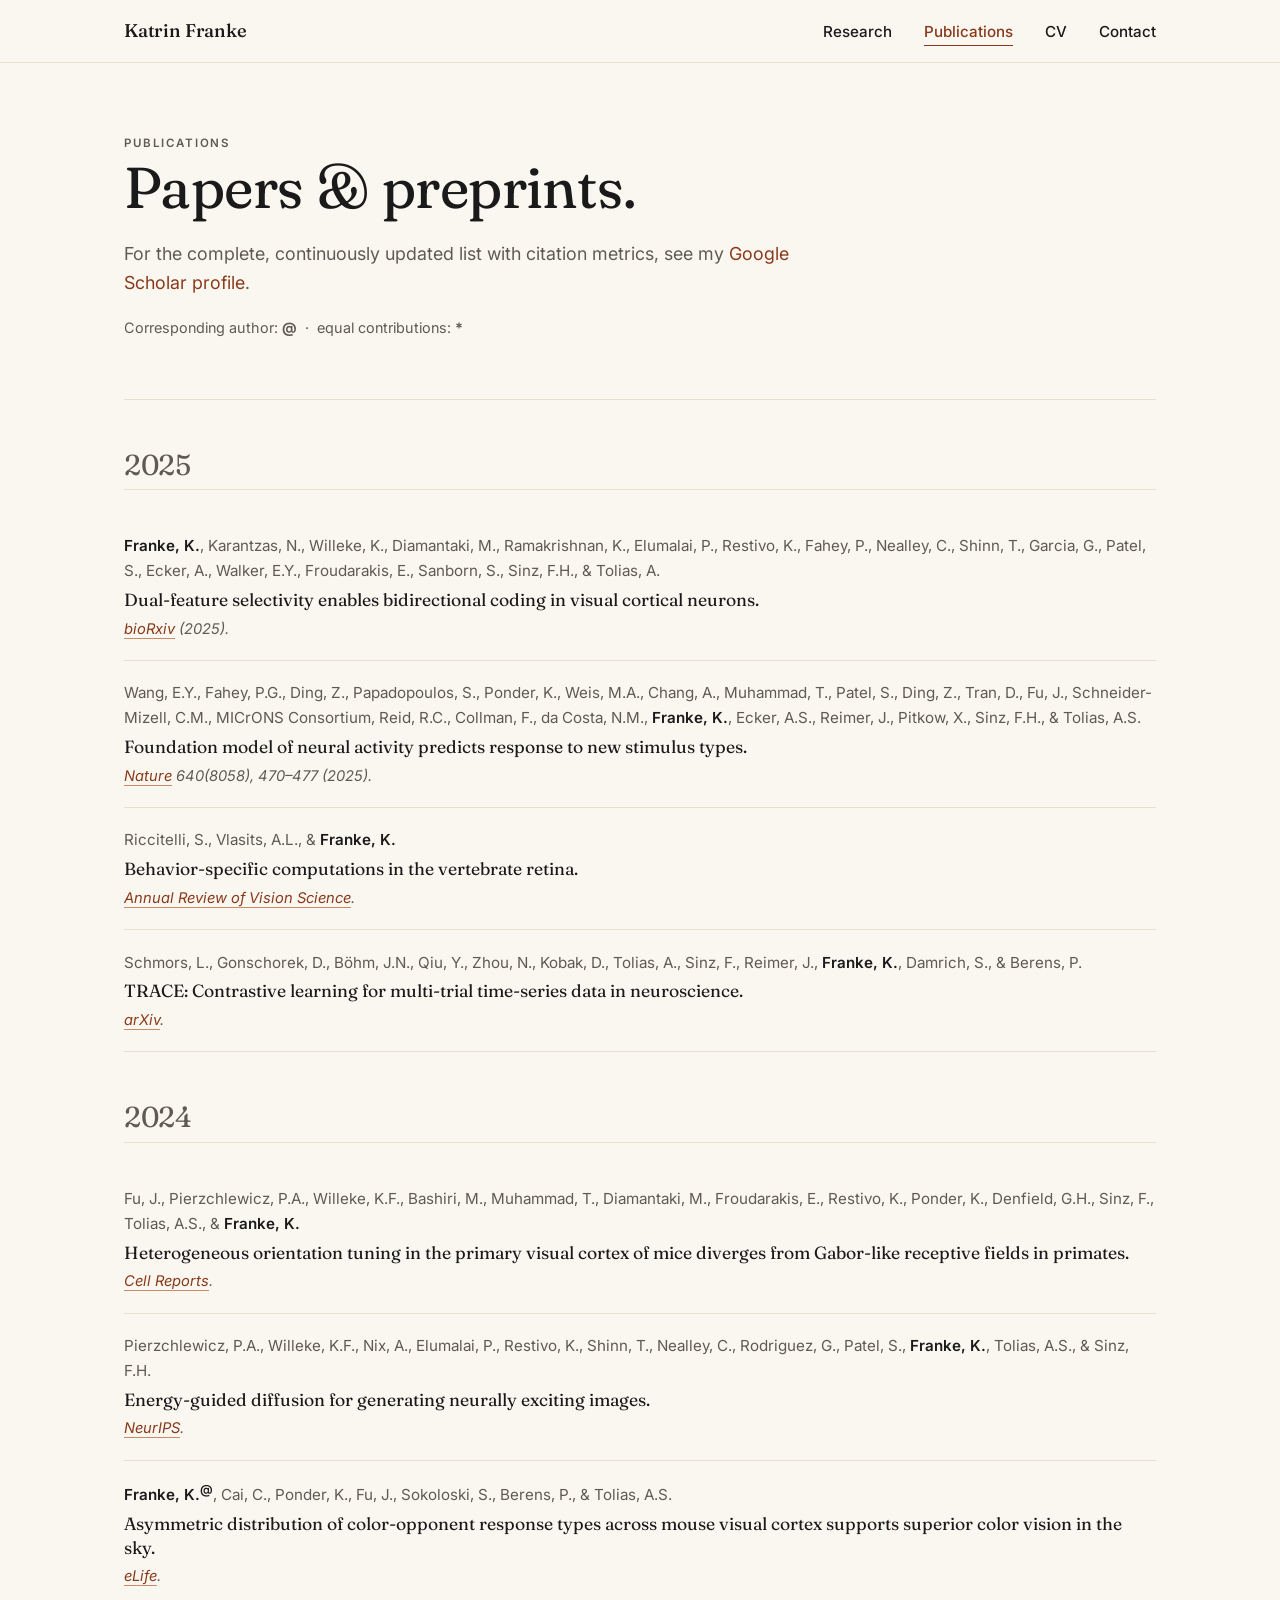
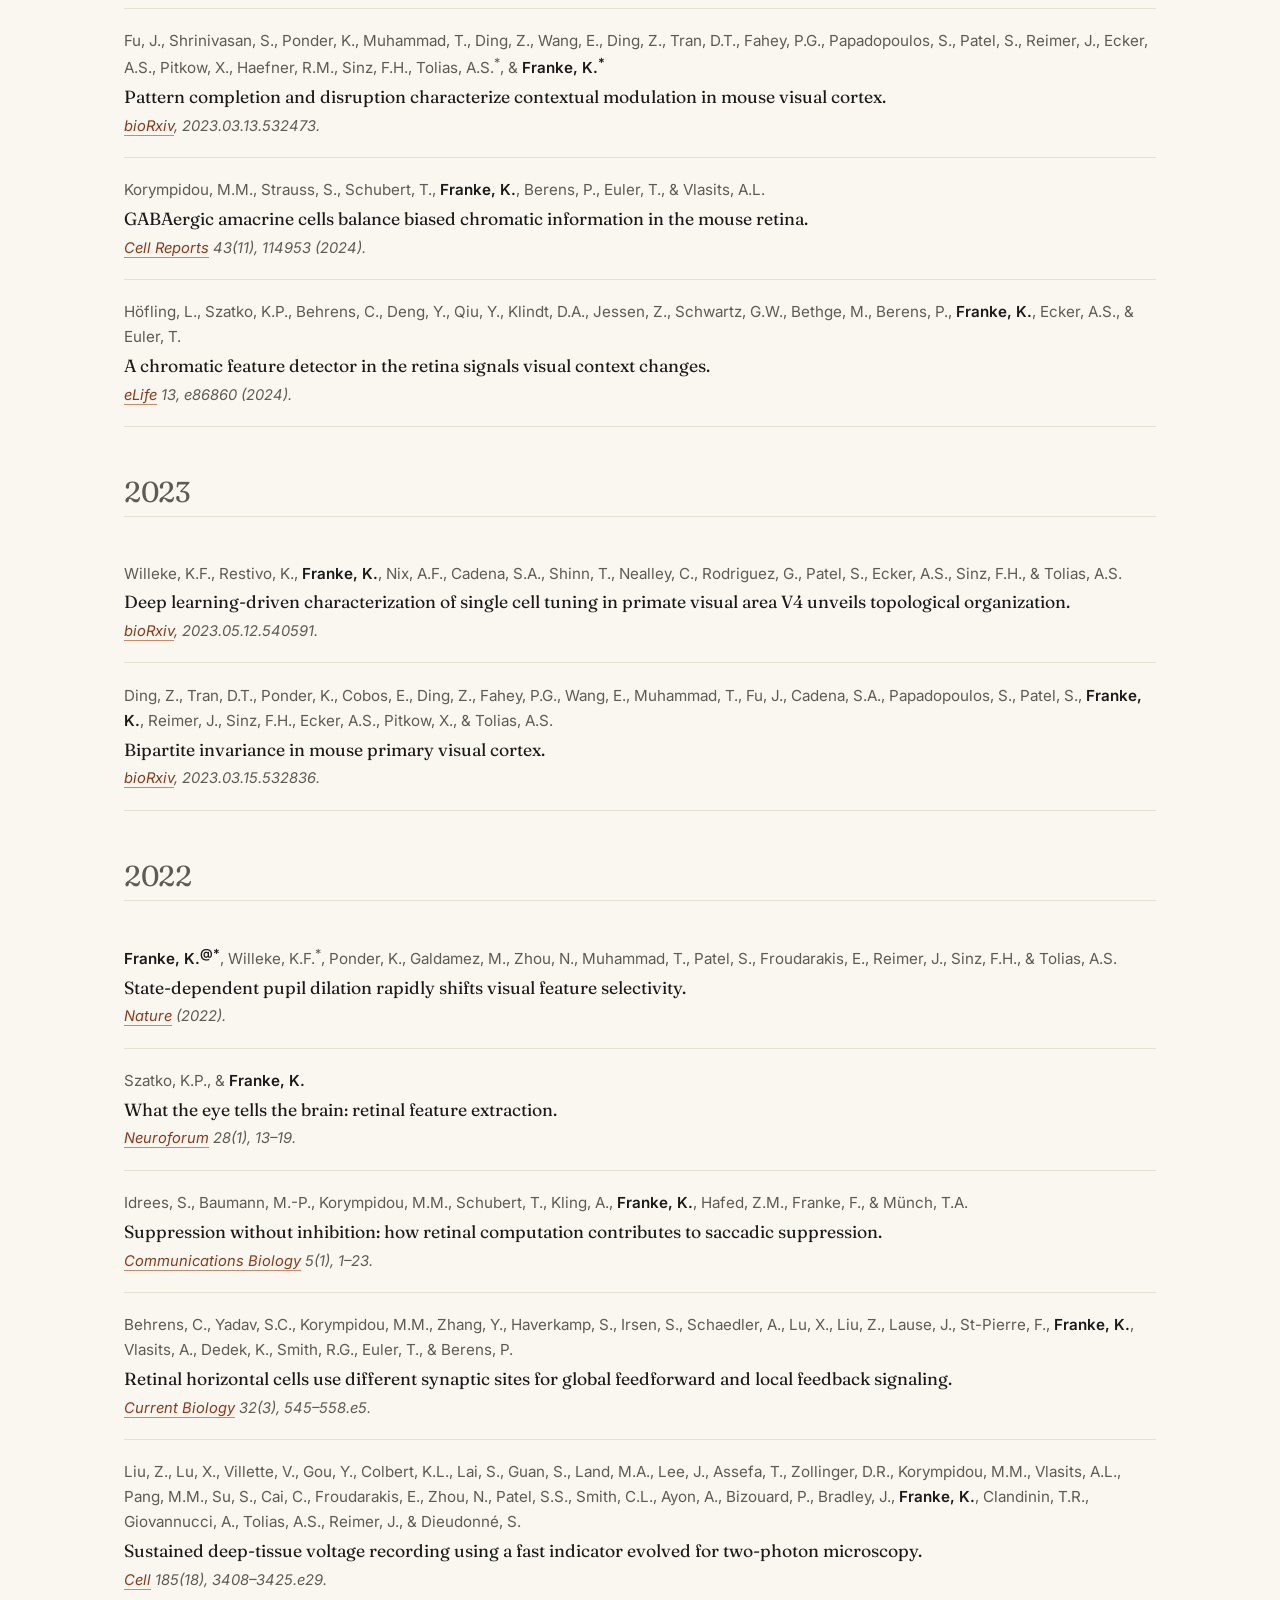
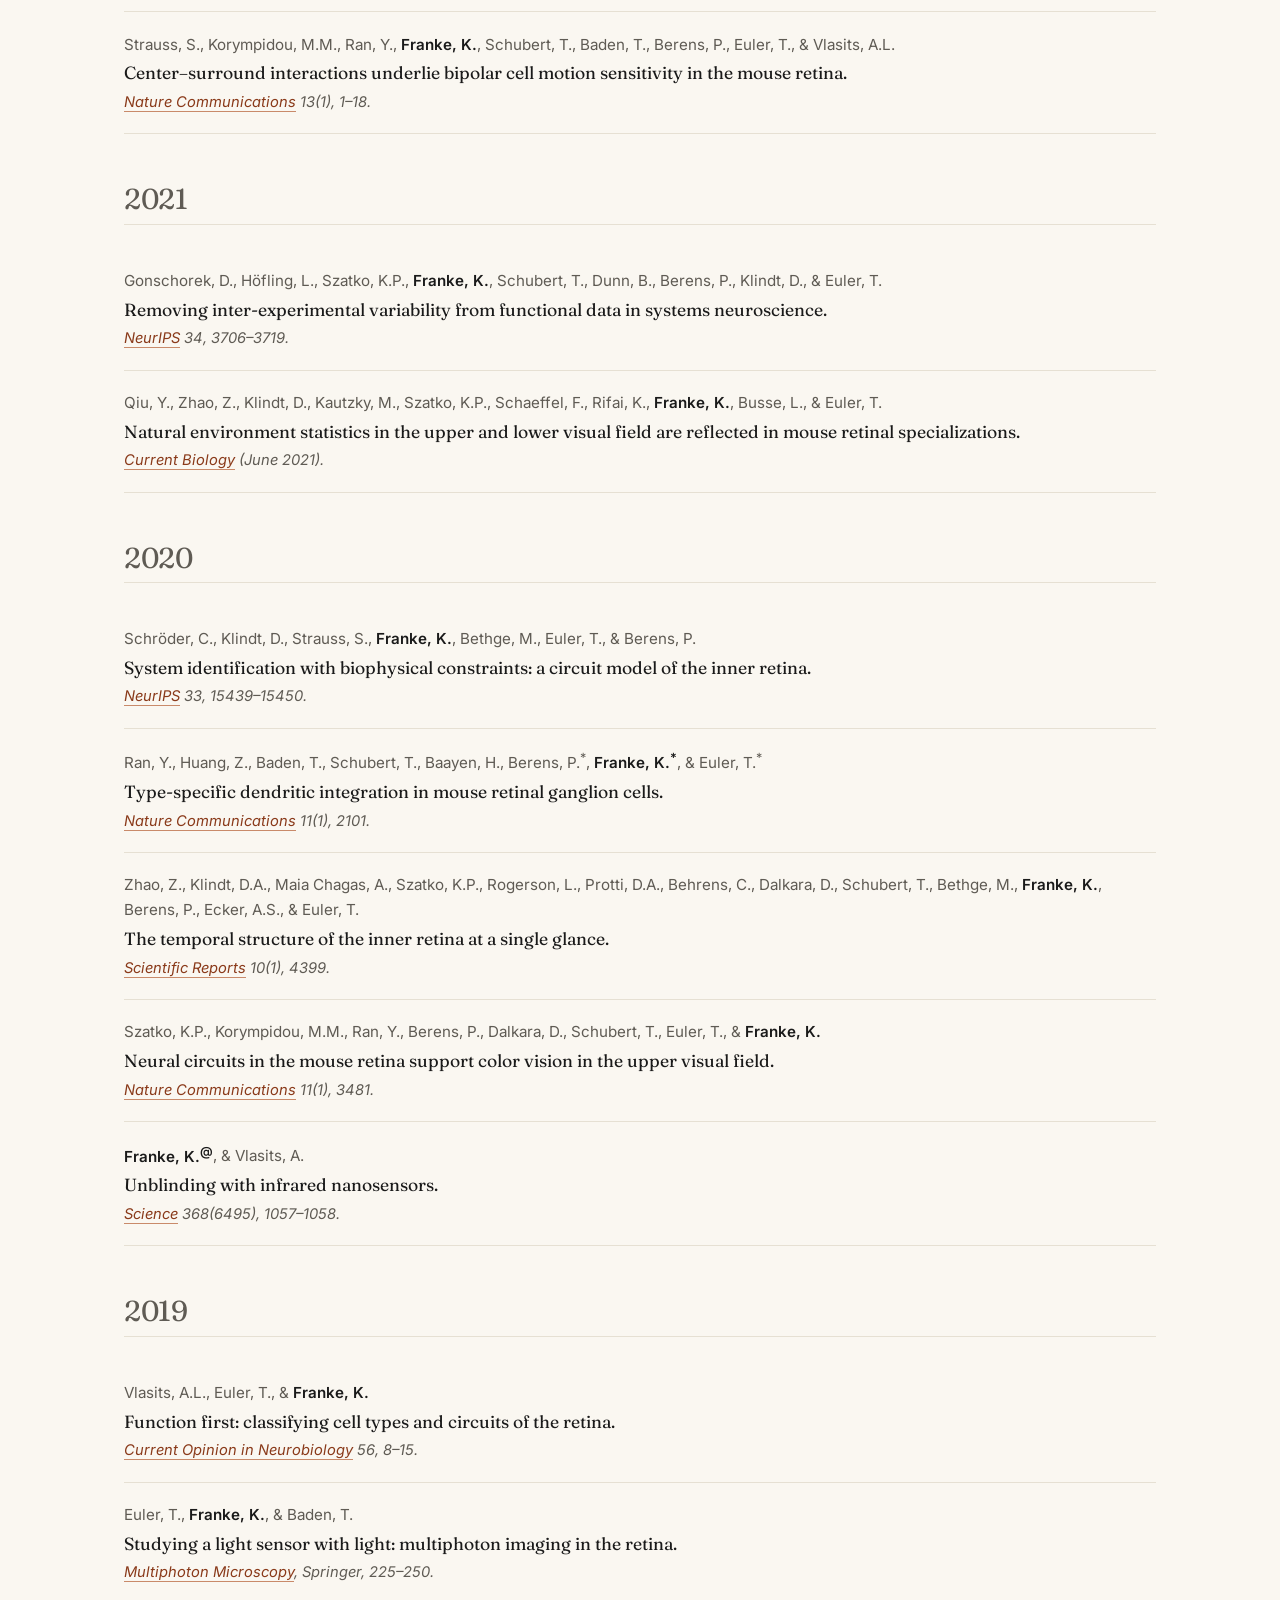
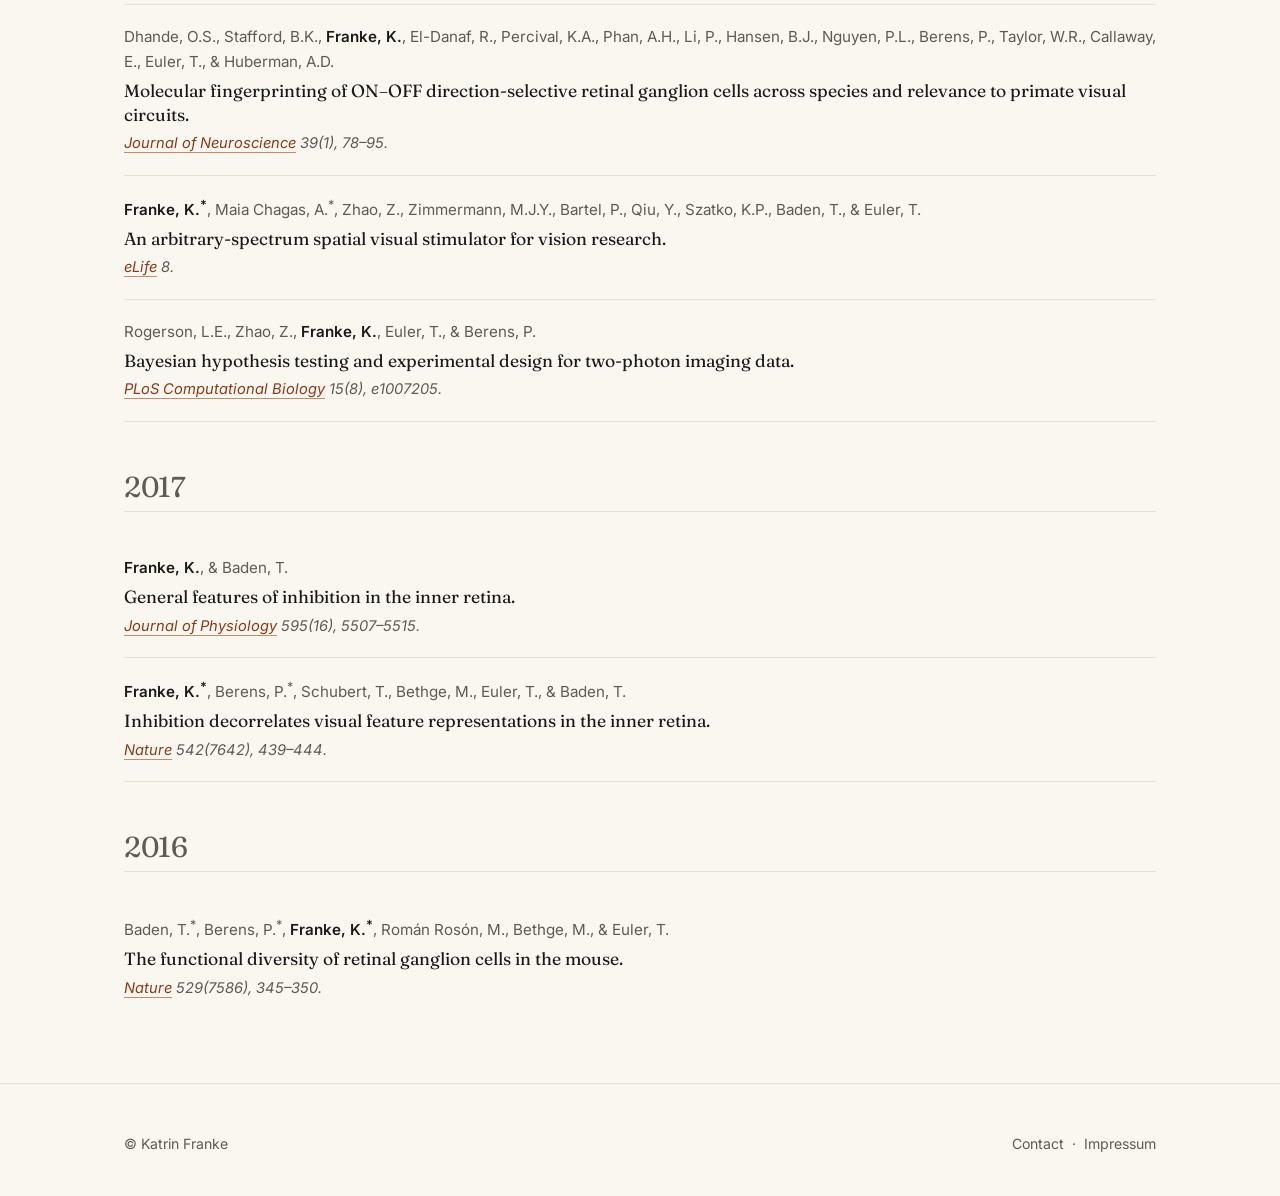
==== publications.html @ 496441f7 "Redesign homepage: modern editorial design, move files to repo root - New CSS system with Fraunces +" ====
<!DOCTYPE html>
<html lang="en">
<head>
<meta charset="utf-8" />
<meta name="viewport" content="width=device-width, initial-scale=1" />
<title>Publications — Katrin Franke</title>
<meta name="description" content="Full list of publications and preprints by Katrin Franke." />
<link rel="canonical" href="https://kfranke.com/publications.html" />
<meta property="og:title" content="Publications — Katrin Franke" />
<meta property="og:description" content="Full list of publications and preprints." />
<meta property="og:url" content="https://kfranke.com/publications.html" />
<meta property="og:image" content="https://kfranke.com/images/avatar.jpg" />
<link rel="icon" type="image/png" href="images/logo.png" />
<link rel="preconnect" href="https://fonts.googleapis.com" />
<link rel="preconnect" href="https://fonts.gstatic.com" crossorigin />
<link href="https://fonts.googleapis.com/css2?family=Fraunces:opsz,wght@9..144,300;9..144,400;9..144,500&family=Inter:wght@400;500;600&display=swap" rel="stylesheet" />
<link rel="stylesheet" href="assets/css/style.css" />
</head>
<body>

<header class="site-header">
  <div class="nav">
    <a class="wordmark" href="/">Katrin Franke</a>
    <button class="nav-toggle" aria-label="Toggle navigation" aria-expanded="false">
      <svg width="22" height="22" viewBox="0 0 24 24" fill="none" stroke="currentColor" stroke-width="2"><path d="M3 6h18M3 12h18M3 18h18"/></svg>
    </button>
    <ul class="nav-links">
      <li><a href="research.html">Research</a></li>
      <li><a href="publications.html" class="active">Publications</a></li>
      <li><a href="cv.html">CV</a></li>
      <li><a href="contact.html">Contact</a></li>
    </ul>
  </div>
</header>

<main>
  <div class="container">
    <header class="page-header">
      <span class="eyebrow">Publications</span>
      <h1>Papers &amp; preprints.</h1>
      <p class="lede">
        For the complete, continuously updated list with citation metrics, see my
        <a href="https://scholar.google.com/citations?user=zaBjCS8AAAAJ&amp;hl=en" target="_blank" rel="noopener">Google Scholar profile</a>.
      </p>
      <p class="pub-legend">
        Corresponding author: <strong>@</strong> &nbsp;&middot;&nbsp; equal contributions: <strong>*</strong>
      </p>
    </header>

    <h2 class="pub-year">2025</h2>

    <div class="pub">
      <div class="authors"><span class="me">Franke, K.</span>, Karantzas, N., Willeke, K., Diamantaki, M., Ramakrishnan, K., Elumalai, P., Restivo, K., Fahey, P., Nealley, C., Shinn, T., Garcia, G., Patel, S., Ecker, A., Walker, E.Y., Froudarakis, E., Sanborn, S., Sinz, F.H., &amp; Tolias, A.</div>
      <div class="title">Dual-feature selectivity enables bidirectional coding in visual cortical neurons.</div>
      <div class="venue"><a href="https://www.biorxiv.org/content/10.1101/2025.07.16.665209v1" target="_blank" rel="noopener">bioRxiv</a> (2025).</div>
    </div>

    <div class="pub">
      <div class="authors">Wang, E.Y., Fahey, P.G., Ding, Z., Papadopoulos, S., Ponder, K., Weis, M.A., Chang, A., Muhammad, T., Patel, S., Ding, Z., Tran, D., Fu, J., Schneider-Mizell, C.M., MICrONS Consortium, Reid, R.C., Collman, F., da Costa, N.M., <span class="me">Franke, K.</span>, Ecker, A.S., Reimer, J., Pitkow, X., Sinz, F.H., &amp; Tolias, A.S.</div>
      <div class="title">Foundation model of neural activity predicts response to new stimulus types.</div>
      <div class="venue"><a href="https://www.nature.com/articles/s41586-025-08829-y" target="_blank" rel="noopener">Nature</a> 640(8058), 470&ndash;477 (2025).</div>
    </div>

    <div class="pub">
      <div class="authors">Riccitelli, S., Vlasits, A.L., &amp; <span class="me">Franke, K.</span></div>
      <div class="title">Behavior-specific computations in the vertebrate retina.</div>
      <div class="venue"><a href="https://www.annualreviews.org/content/journals/10.1146/annurev-vision-102122-104700" target="_blank" rel="noopener">Annual Review of Vision Science</a>.</div>
    </div>

    <div class="pub">
      <div class="authors">Schmors, L., Gonschorek, D., B&ouml;hm, J.N., Qiu, Y., Zhou, N., Kobak, D., Tolias, A., Sinz, F., Reimer, J., <span class="me">Franke, K.</span>, Damrich, S., &amp; Berens, P.</div>
      <div class="title">TRACE: Contrastive learning for multi-trial time-series data in neuroscience.</div>
      <div class="venue"><a href="https://arxiv.org/abs/2506.04906" target="_blank" rel="noopener">arXiv</a>.</div>
    </div>

    <h2 class="pub-year">2024</h2>

    <div class="pub">
      <div class="authors">Fu, J., Pierzchlewicz, P.A., Willeke, K.F., Bashiri, M., Muhammad, T., Diamantaki, M., Froudarakis, E., Restivo, K., Ponder, K., Denfield, G.H., Sinz, F., Tolias, A.S., &amp; <span class="me">Franke, K.</span></div>
      <div class="title">Heterogeneous orientation tuning in the primary visual cortex of mice diverges from Gabor-like receptive fields in primates.</div>
      <div class="venue"><a href="https://www.cell.com/cell-reports/fulltext/S2211-1247(24)00989-6" target="_blank" rel="noopener">Cell Reports</a>.</div>
    </div>

    <div class="pub">
      <div class="authors">Pierzchlewicz, P.A., Willeke, K.F., Nix, A., Elumalai, P., Restivo, K., Shinn, T., Nealley, C., Rodriguez, G., Patel, S., <span class="me">Franke, K.</span>, Tolias, A.S., &amp; Sinz, F.H.</div>
      <div class="title">Energy-guided diffusion for generating neurally exciting images.</div>
      <div class="venue"><a href="https://proceedings.neurips.cc/paper_files/paper/2023/hash/67226725b09ca9363637f63f85ed4bba-Abstract-Conference.html" target="_blank" rel="noopener">NeurIPS</a>.</div>
    </div>

    <div class="pub">
      <div class="authors"><span class="me">Franke, K.<sup>@</sup></span>, Cai, C., Ponder, K., Fu, J., Sokoloski, S., Berens, P., &amp; Tolias, A.S.</div>
      <div class="title">Asymmetric distribution of color-opponent response types across mouse visual cortex supports superior color vision in the sky.</div>
      <div class="venue"><a href="https://elifesciences.org/reviewed-preprints/89996" target="_blank" rel="noopener">eLife</a>.</div>
    </div>

    <div class="pub">
      <div class="authors">Fu, J., Shrinivasan, S., Ponder, K., Muhammad, T., Ding, Z., Wang, E., Ding, Z., Tran, D.T., Fahey, P.G., Papadopoulos, S., Patel, S., Reimer, J., Ecker, A.S., Pitkow, X., Haefner, R.M., Sinz, F.H., Tolias, A.S.<sup>*</sup>, &amp; <span class="me">Franke, K.<sup>*</sup></span></div>
      <div class="title">Pattern completion and disruption characterize contextual modulation in mouse visual cortex.</div>
      <div class="venue"><a href="https://www.biorxiv.org/content/10.1101/2023.03.13.532473v2" target="_blank" rel="noopener">bioRxiv</a>, 2023.03.13.532473.</div>
    </div>

    <div class="pub">
      <div class="authors">Korympidou, M.M., Strauss, S., Schubert, T., <span class="me">Franke, K.</span>, Berens, P., Euler, T., &amp; Vlasits, A.L.</div>
      <div class="title">GABAergic amacrine cells balance biased chromatic information in the mouse retina.</div>
      <div class="venue"><a href="https://www.cell.com/cell-reports/fulltext/S2211-1247(23)01332-X" target="_blank" rel="noopener">Cell Reports</a> 43(11), 114953 (2024).</div>
    </div>

    <div class="pub">
      <div class="authors">H&ouml;fling, L., Szatko, K.P., Behrens, C., Deng, Y., Qiu, Y., Klindt, D.A., Jessen, Z., Schwartz, G.W., Bethge, M., Berens, P., <span class="me">Franke, K.</span>, Ecker, A.S., &amp; Euler, T.</div>
      <div class="title">A chromatic feature detector in the retina signals visual context changes.</div>
      <div class="venue"><a href="https://elifesciences.org/articles/86860" target="_blank" rel="noopener">eLife</a> 13, e86860 (2024).</div>
    </div>

    <h2 class="pub-year">2023</h2>

    <div class="pub">
      <div class="authors">Willeke, K.F., Restivo, K., <span class="me">Franke, K.</span>, Nix, A.F., Cadena, S.A., Shinn, T., Nealley, C., Rodriguez, G., Patel, S., Ecker, A.S., Sinz, F.H., &amp; Tolias, A.S.</div>
      <div class="title">Deep learning-driven characterization of single cell tuning in primate visual area V4 unveils topological organization.</div>
      <div class="venue"><a href="https://www.biorxiv.org/content/10.1101/2023.05.12.540591v1" target="_blank" rel="noopener">bioRxiv</a>, 2023.05.12.540591.</div>
    </div>

    <div class="pub">
      <div class="authors">Ding, Z., Tran, D.T., Ponder, K., Cobos, E., Ding, Z., Fahey, P.G., Wang, E., Muhammad, T., Fu, J., Cadena, S.A., Papadopoulos, S., Patel, S., <span class="me">Franke, K.</span>, Reimer, J., Sinz, F.H., Ecker, A.S., Pitkow, X., &amp; Tolias, A.S.</div>
      <div class="title">Bipartite invariance in mouse primary visual cortex.</div>
      <div class="venue"><a href="https://www.biorxiv.org/content/10.1101/2023.03.15.532836v1" target="_blank" rel="noopener">bioRxiv</a>, 2023.03.15.532836.</div>
    </div>

    <h2 class="pub-year">2022</h2>

    <div class="pub">
      <div class="authors"><span class="me">Franke, K.<sup>@*</sup></span>, Willeke, K.F.<sup>*</sup>, Ponder, K., Galdamez, M., Zhou, N., Muhammad, T., Patel, S., Froudarakis, E., Reimer, J., Sinz, F.H., &amp; Tolias, A.S.</div>
      <div class="title">State-dependent pupil dilation rapidly shifts visual feature selectivity.</div>
      <div class="venue"><a href="https://www.nature.com/articles/" target="_blank" rel="noopener">Nature</a> (2022).</div>
    </div>

    <div class="pub">
      <div class="authors">Szatko, K.P., &amp; <span class="me">Franke, K.</span></div>
      <div class="title">What the eye tells the brain: retinal feature extraction.</div>
      <div class="venue"><a href="https://www.degruyter.com/document/doi/10.1515/nf-2021-0032/html" target="_blank" rel="noopener">Neuroforum</a> 28(1), 13&ndash;19.</div>
    </div>

    <div class="pub">
      <div class="authors">Idrees, S., Baumann, M.-P., Korympidou, M.M., Schubert, T., Kling, A., <span class="me">Franke, K.</span>, Hafed, Z.M., Franke, F., &amp; M&uuml;nch, T.A.</div>
      <div class="title">Suppression without inhibition: how retinal computation contributes to saccadic suppression.</div>
      <div class="venue"><a href="https://www.nature.com/articles/s42003-022-03526-2" target="_blank" rel="noopener">Communications Biology</a> 5(1), 1&ndash;23.</div>
    </div>

    <div class="pub">
      <div class="authors">Behrens, C., Yadav, S.C., Korympidou, M.M., Zhang, Y., Haverkamp, S., Irsen, S., Schaedler, A., Lu, X., Liu, Z., Lause, J., St-Pierre, F., <span class="me">Franke, K.</span>, Vlasits, A., Dedek, K., Smith, R.G., Euler, T., &amp; Berens, P.</div>
      <div class="title">Retinal horizontal cells use different synaptic sites for global feedforward and local feedback signaling.</div>
      <div class="venue"><a href="https://www.sciencedirect.com/science/article/pii/S0960982221016419" target="_blank" rel="noopener">Current Biology</a> 32(3), 545&ndash;558.e5.</div>
    </div>

    <div class="pub">
      <div class="authors">Liu, Z., Lu, X., Villette, V., Gou, Y., Colbert, K.L., Lai, S., Guan, S., Land, M.A., Lee, J., Assefa, T., Zollinger, D.R., Korympidou, M.M., Vlasits, A.L., Pang, M.M., Su, S., Cai, C., Froudarakis, E., Zhou, N., Patel, S.S., Smith, C.L., Ayon, A., Bizouard, P., Bradley, J., <span class="me">Franke, K.</span>, Clandinin, T.R., Giovannucci, A., Tolias, A.S., Reimer, J., &amp; Dieudonn&eacute;, S.</div>
      <div class="title">Sustained deep-tissue voltage recording using a fast indicator evolved for two-photon microscopy.</div>
      <div class="venue"><a href="https://www.sciencedirect.com/science/article/pii/S0092867422009163" target="_blank" rel="noopener">Cell</a> 185(18), 3408&ndash;3425.e29.</div>
    </div>

    <div class="pub">
      <div class="authors">Strauss, S., Korympidou, M.M., Ran, Y., <span class="me">Franke, K.</span>, Schubert, T., Baden, T., Berens, P., Euler, T., &amp; Vlasits, A.L.</div>
      <div class="title">Center&ndash;surround interactions underlie bipolar cell motion sensitivity in the mouse retina.</div>
      <div class="venue"><a href="https://www.nature.com/articles/s41467-022-32762-7" target="_blank" rel="noopener">Nature Communications</a> 13(1), 1&ndash;18.</div>
    </div>

    <h2 class="pub-year">2021</h2>

    <div class="pub">
      <div class="authors">Gonschorek, D., H&ouml;fling, L., Szatko, K.P., <span class="me">Franke, K.</span>, Schubert, T., Dunn, B., Berens, P., Klindt, D., &amp; Euler, T.</div>
      <div class="title">Removing inter-experimental variability from functional data in systems neuroscience.</div>
      <div class="venue"><a href="https://doi.org/10.48550/arXiv.2106.07815" target="_blank" rel="noopener">NeurIPS</a> 34, 3706&ndash;3719.</div>
    </div>

    <div class="pub">
      <div class="authors">Qiu, Y., Zhao, Z., Klindt, D., Kautzky, M., Szatko, K.P., Schaeffel, F., Rifai, K., <span class="me">Franke, K.</span>, Busse, L., &amp; Euler, T.</div>
      <div class="title">Natural environment statistics in the upper and lower visual field are reflected in mouse retinal specializations.</div>
      <div class="venue"><a href="https://doi.org/10.1016/j.cub.2021.05.043" target="_blank" rel="noopener">Current Biology</a> (June 2021).</div>
    </div>

    <h2 class="pub-year">2020</h2>

    <div class="pub">
      <div class="authors">Schr&ouml;der, C., Klindt, D., Strauss, S., <span class="me">Franke, K.</span>, Bethge, M., Euler, T., &amp; Berens, P.</div>
      <div class="title">System identification with biophysical constraints: a circuit model of the inner retina.</div>
      <div class="venue"><a href="https://proceedings.neurips.cc/paper_files/paper/2020/file/b139e104214a08ae3f2ebcce149cdf6e-Paper.pdf" target="_blank" rel="noopener">NeurIPS</a> 33, 15439&ndash;15450.</div>
    </div>

    <div class="pub">
      <div class="authors">Ran, Y., Huang, Z., Baden, T., Schubert, T., Baayen, H., Berens, P.<sup>*</sup>, <span class="me">Franke, K.<sup>*</sup></span>, &amp; Euler, T.<sup>*</sup></div>
      <div class="title">Type-specific dendritic integration in mouse retinal ganglion cells.</div>
      <div class="venue"><a href="https://www.nature.com/articles/s41467-020-15867-9" target="_blank" rel="noopener">Nature Communications</a> 11(1), 2101.</div>
    </div>

    <div class="pub">
      <div class="authors">Zhao, Z., Klindt, D.A., Maia Chagas, A., Szatko, K.P., Rogerson, L., Protti, D.A., Behrens, C., Dalkara, D., Schubert, T., Bethge, M., <span class="me">Franke, K.</span>, Berens, P., Ecker, A.S., &amp; Euler, T.</div>
      <div class="title">The temporal structure of the inner retina at a single glance.</div>
      <div class="venue"><a href="https://www.nature.com/articles/s41598-020-60214-z" target="_blank" rel="noopener">Scientific Reports</a> 10(1), 4399.</div>
    </div>

    <div class="pub">
      <div class="authors">Szatko, K.P., Korympidou, M.M., Ran, Y., Berens, P., Dalkara, D., Schubert, T., Euler, T., &amp; <span class="me">Franke, K.</span></div>
      <div class="title">Neural circuits in the mouse retina support color vision in the upper visual field.</div>
      <div class="venue"><a href="https://www.nature.com/articles/s41467-020-17113-8" target="_blank" rel="noopener">Nature Communications</a> 11(1), 3481.</div>
    </div>

    <div class="pub">
      <div class="authors"><span class="me">Franke, K.<sup>@</sup></span>, &amp; Vlasits, A.</div>
      <div class="title">Unblinding with infrared nanosensors.</div>
      <div class="venue"><a href="https://www.science.org/doi/10.1126/science.abc2294" target="_blank" rel="noopener">Science</a> 368(6495), 1057&ndash;1058.</div>
    </div>

    <h2 class="pub-year">2019</h2>

    <div class="pub">
      <div class="authors">Vlasits, A.L., Euler, T., &amp; <span class="me">Franke, K.</span></div>
      <div class="title">Function first: classifying cell types and circuits of the retina.</div>
      <div class="venue"><a href="https://www.sciencedirect.com/science/article/pii/S095943881830179X" target="_blank" rel="noopener">Current Opinion in Neurobiology</a> 56, 8&ndash;15.</div>
    </div>

    <div class="pub">
      <div class="authors">Euler, T., <span class="me">Franke, K.</span>, &amp; Baden, T.</div>
      <div class="title">Studying a light sensor with light: multiphoton imaging in the retina.</div>
      <div class="venue"><a href="https://link.springer.com/protocol/10.1007/978-1-4939-9702-2_10" target="_blank" rel="noopener">Multiphoton Microscopy</a>, Springer, 225&ndash;250.</div>
    </div>

    <div class="pub">
      <div class="authors">Dhande, O.S., Stafford, B.K., <span class="me">Franke, K.</span>, El-Danaf, R., Percival, K.A., Phan, A.H., Li, P., Hansen, B.J., Nguyen, P.L., Berens, P., Taylor, W.R., Callaway, E., Euler, T., &amp; Huberman, A.D.</div>
      <div class="title">Molecular fingerprinting of ON&ndash;OFF direction-selective retinal ganglion cells across species and relevance to primate visual circuits.</div>
      <div class="venue"><a href="http://dx.doi.org/10.1523/JNEUROSCI.1784-18.2018" target="_blank" rel="noopener">Journal of Neuroscience</a> 39(1), 78&ndash;95.</div>
    </div>

    <div class="pub">
      <div class="authors"><span class="me">Franke, K.<sup>*</sup></span>, Maia Chagas, A.<sup>*</sup>, Zhao, Z., Zimmermann, M.J.Y., Bartel, P., Qiu, Y., Szatko, K.P., Baden, T., &amp; Euler, T.</div>
      <div class="title">An arbitrary-spectrum spatial visual stimulator for vision research.</div>
      <div class="venue"><a href="https://elifesciences.org/articles/48779" target="_blank" rel="noopener">eLife</a> 8.</div>
    </div>

    <div class="pub">
      <div class="authors">Rogerson, L.E., Zhao, Z., <span class="me">Franke, K.</span>, Euler, T., &amp; Berens, P.</div>
      <div class="title">Bayesian hypothesis testing and experimental design for two-photon imaging data.</div>
      <div class="venue"><a href="https://journals.plos.org/ploscompbiol/article?id=10.1371/journal.pcbi.1007205" target="_blank" rel="noopener">PLoS Computational Biology</a> 15(8), e1007205.</div>
    </div>

    <h2 class="pub-year">2017</h2>

    <div class="pub">
      <div class="authors"><span class="me">Franke, K.</span>, &amp; Baden, T.</div>
      <div class="title">General features of inhibition in the inner retina.</div>
      <div class="venue"><a href="https://physoc.onlinelibrary.wiley.com/doi/10.1113/JP273648" target="_blank" rel="noopener">Journal of Physiology</a> 595(16), 5507&ndash;5515.</div>
    </div>

    <div class="pub">
      <div class="authors"><span class="me">Franke, K.<sup>*</sup></span>, Berens, P.<sup>*</sup>, Schubert, T., Bethge, M., Euler, T., &amp; Baden, T.</div>
      <div class="title">Inhibition decorrelates visual feature representations in the inner retina.</div>
      <div class="venue"><a href="https://www.nature.com/articles/nature21394" target="_blank" rel="noopener">Nature</a> 542(7642), 439&ndash;444.</div>
    </div>

    <h2 class="pub-year">2016</h2>

    <div class="pub">
      <div class="authors">Baden, T.<sup>*</sup>, Berens, P.<sup>*</sup>, <span class="me">Franke, K.<sup>*</sup></span>, Rom&aacute;n Ros&oacute;n, M., Bethge, M., &amp; Euler, T.</div>
      <div class="title">The functional diversity of retinal ganglion cells in the mouse.</div>
      <div class="venue"><a href="https://www.nature.com/articles/nature16468" target="_blank" rel="noopener">Nature</a> 529(7586), 345&ndash;350.</div>
    </div>

  </div>
</main>

<footer class="site-footer">
  <div class="container">
    <span>&copy; Katrin Franke</span>
    <span>
      <a href="contact.html">Contact</a>
      &nbsp;&middot;&nbsp;
      <a href="impressum.html">Impressum</a>
    </span>
  </div>
</footer>

<script src="assets/js/site.js" defer></script>
</body>
</html>
---- assets/css/style.css ----
/* ---------- Reset & base ---------- */
*, *::before, *::after { box-sizing: border-box; }
html { scroll-behavior: smooth; -webkit-text-size-adjust: 100%; }
body {
  margin: 0;
  background: var(--bg);
  color: var(--text);
  font-family: 'Inter', system-ui, -apple-system, Segoe UI, Roboto, Helvetica, Arial, sans-serif;
  font-size: 17px;
  line-height: 1.65;
  font-weight: 400;
  -webkit-font-smoothing: antialiased;
  text-rendering: optimizeLegibility;
}
img { max-width: 100%; height: auto; display: block; }
a { color: var(--accent); text-decoration: none; }
a:hover { text-decoration: underline; text-underline-offset: 3px; }
p { margin: 0 0 1em; }
ul { padding-left: 1.2em; }

/* ---------- Design tokens ---------- */
:root {
  --bg: #faf7f1;
  --surface: #ffffff;
  --text: #1a1a1a;
  --muted: #5f5b54;
  --border: #e6e0d3;
  --accent: #8a3a1a;
  --accent-soft: #c98a6a;
  --radius: 10px;
  --maxw: 1080px;
  --shadow: 0 1px 2px rgba(20,15,5,.04), 0 8px 24px rgba(20,15,5,.05);
  font-family: 'Inter', system-ui, sans-serif;
}

/* ---------- Typography ---------- */
.display, h1, h2, h3 {
  font-family: 'Fraunces', 'Iowan Old Style', 'Georgia', serif;
  font-weight: 400;
  font-variation-settings: 'opsz' 36, 'SOFT' 50;
  letter-spacing: -0.01em;
  line-height: 1.15;
  color: var(--text);
}
h1 { font-size: clamp(2.2rem, 4.5vw, 3.6rem); margin: 0 0 .3em; }
h2 { font-size: clamp(1.6rem, 2.8vw, 2.1rem); margin: 0 0 .6em; letter-spacing: -0.015em; }
h3 { font-size: 1.2rem; margin: 0 0 .5em; font-weight: 500; }
.eyebrow {
  text-transform: uppercase;
  letter-spacing: .16em;
  font-size: .72rem;
  font-weight: 600;
  color: var(--muted);
  font-family: 'Inter', sans-serif;
}
.lede { font-size: 1.12rem; color: var(--muted); max-width: 62ch; }

/* ---------- Layout ---------- */
.container { width: 100%; max-width: var(--maxw); margin: 0 auto; padding: 0 1.5rem; }
section { padding: 4.5rem 0; border-top: 1px solid var(--border); }
section:first-of-type { border-top: 0; }
.section-head { display: flex; align-items: baseline; justify-content: space-between; gap: 1rem; margin-bottom: 2rem; flex-wrap: wrap; }
.section-head .eyebrow { margin-bottom: .3rem; }

/* ---------- Header / nav ---------- */
.site-header {
  position: sticky; top: 0; z-index: 50;
  backdrop-filter: saturate(150%) blur(8px);
  -webkit-backdrop-filter: saturate(150%) blur(8px);
  background: rgba(250, 247, 241, 0.85);
  border-bottom: 1px solid var(--border);
}
.nav {
  display: flex; align-items: center; justify-content: space-between;
  padding: 1rem 1.5rem; max-width: var(--maxw); margin: 0 auto;
}
.wordmark {
  font-family: 'Fraunces', serif;
  font-size: 1.15rem;
  font-weight: 500;
  letter-spacing: -0.01em;
  color: var(--text);
}
.wordmark:hover { text-decoration: none; color: var(--accent); }
.nav-links { display: flex; gap: 2rem; list-style: none; margin: 0; padding: 0; }
.nav-links a {
  color: var(--text);
  font-size: .95rem;
  font-weight: 500;
  padding: .25rem 0;
  border-bottom: 1px solid transparent;
  transition: border-color .15s, color .15s;
}
.nav-links a:hover { text-decoration: none; color: var(--accent); border-bottom-color: var(--accent); }
.nav-links a.active { color: var(--accent); border-bottom-color: var(--accent); }
.nav-toggle {
  display: none; background: none; border: 0; cursor: pointer; padding: .4rem;
  color: var(--text);
}

/* ---------- Hero ---------- */
.hero { padding: 5rem 0 4rem; }
.hero-grid {
  display: grid;
  grid-template-columns: 1.3fr 1fr;
  gap: 3.5rem;
  align-items: center;
}
.hero h1 { margin-top: .4rem; }
.hero .affiliation {
  margin-top: 1.2rem;
  color: var(--muted);
  font-size: 1.02rem;
}
.hero .affiliation a { color: var(--muted); border-bottom: 1px solid var(--border); }
.hero .affiliation a:hover { color: var(--accent); border-bottom-color: var(--accent); text-decoration: none; }
.hero .intro { margin-top: 1.6rem; font-size: 1.08rem; max-width: 52ch; }
.hero-portrait {
  position: relative;
  aspect-ratio: 4 / 5;
  background: var(--surface);
  border-radius: var(--radius);
  overflow: hidden;
  box-shadow: var(--shadow);
}
.hero-portrait img { width: 100%; height: 100%; object-fit: cover; }

/* ---------- Social row ---------- */
.socials { display: flex; gap: .6rem; margin-top: 1.8rem; flex-wrap: wrap; }
.social-btn {
  display: inline-flex; align-items: center; gap: .5rem;
  padding: .55rem .9rem;
  border: 1px solid var(--border);
  border-radius: 999px;
  background: var(--surface);
  color: var(--text);
  font-size: .88rem;
  font-weight: 500;
  transition: border-color .15s, color .15s, background .15s, transform .15s;
}
.social-btn:hover {
  text-decoration: none;
  border-color: var(--accent);
  color: var(--accent);
  transform: translateY(-1px);
}
.social-btn svg { width: 16px; height: 16px; }

/* ---------- News ---------- */
.news-list { display: grid; gap: 1.2rem; }
.news-item {
  display: grid;
  grid-template-columns: 130px 1fr;
  gap: 1.5rem;
  padding: 1.4rem 0;
  border-bottom: 1px solid var(--border);
}
.news-item:last-child { border-bottom: 0; }
.news-date {
  font-family: 'Inter', sans-serif;
  font-size: .82rem;
  color: var(--muted);
  text-transform: uppercase;
  letter-spacing: .1em;
  padding-top: .25rem;
}
.news-body { font-size: 1rem; color: var(--text); }
.news-body .tag {
  display: inline-block;
  font-size: .7rem;
  text-transform: uppercase;
  letter-spacing: .14em;
  color: var(--accent);
  border: 1px solid var(--accent);
  padding: .1rem .45rem;
  border-radius: 4px;
  margin-right: .6rem;
  vertical-align: 2px;
  font-weight: 600;
}

/* ---------- Featured paper ---------- */
.featured {
  display: grid;
  grid-template-columns: 1.1fr 1fr;
  gap: 2.5rem;
  padding: 2rem;
  background: var(--surface);
  border: 1px solid var(--border);
  border-radius: var(--radius);
  align-items: center;
}
.featured-copy .eyebrow { margin-bottom: .8rem; display: block; }
.featured-copy h3 {
  font-family: 'Fraunces', serif;
  font-size: 1.55rem;
  line-height: 1.25;
  font-weight: 400;
  margin: 0 0 .8rem;
}
.featured-copy .authors { color: var(--muted); font-size: .95rem; margin-bottom: .6rem; }
.featured-copy .venue { font-style: italic; color: var(--muted); font-size: .95rem; }
.featured-image {
  aspect-ratio: 4 / 3;
  background: linear-gradient(135deg, #f3ead9 0%, #e6d8b5 100%);
  border-radius: 8px;
  overflow: hidden;
  display: flex; align-items: center; justify-content: center;
  color: var(--accent);
  font-family: 'Fraunces', serif;
  font-style: italic;
  font-size: 1.1rem;
  padding: 1.5rem;
  text-align: center;
}
.featured-image img { width: 100%; height: 100%; object-fit: cover; }

/* ---------- Cards grid ---------- */
.cards {
  display: grid;
  grid-template-columns: repeat(auto-fit, minmax(260px, 1fr));
  gap: 1.5rem;
}
.card {
  background: var(--surface);
  border: 1px solid var(--border);
  border-radius: var(--radius);
  padding: 1.8rem;
  transition: border-color .15s, transform .15s, box-shadow .15s;
  color: var(--text);
}
a.card:hover {
  text-decoration: none;
  border-color: var(--accent);
  transform: translateY(-2px);
  box-shadow: var(--shadow);
}
.card h3 {
  font-family: 'Fraunces', serif;
  font-weight: 400;
  font-size: 1.3rem;
  margin: 0 0 .6rem;
}
.card p { color: var(--muted); margin: 0; font-size: .96rem; }
.card .arrow { color: var(--accent); font-weight: 500; margin-top: 1rem; display: inline-block; font-size: .9rem; }

/* ---------- Buttons ---------- */
.btn {
  display: inline-flex; align-items: center; gap: .5rem;
  padding: .7rem 1.2rem;
  background: var(--text);
  color: var(--bg);
  border-radius: 999px;
  font-size: .92rem;
  font-weight: 500;
  transition: background .15s, transform .15s;
}
.btn:hover { background: var(--accent); text-decoration: none; transform: translateY(-1px); color: var(--bg); }
.btn-outline {
  background: transparent; color: var(--text);
  border: 1px solid var(--border);
}
.btn-outline:hover { background: var(--text); color: var(--bg); border-color: var(--text); }

/* ---------- Article pages (research, publications, cv) ---------- */
.page-header {
  padding: 4rem 0 2.5rem;
  border-bottom: 1px solid var(--border);
  margin-bottom: 3rem;
}
.prose { max-width: 72ch; }
.prose h2 {
  font-family: 'Fraunces', serif;
  font-size: 1.55rem;
  font-weight: 400;
  margin: 2.5rem 0 .8rem;
  line-height: 1.25;
}
.prose h3 {
  font-family: 'Fraunces', serif;
  font-size: 1.2rem;
  font-weight: 500;
  margin: 2rem 0 .6rem;
}
.prose p { margin-bottom: 1.1em; }
.prose ul { margin-bottom: 1.1em; }
.prose li { margin-bottom: .4em; }
.prose a { border-bottom: 1px solid var(--accent-soft); }
.prose a:hover { text-decoration: none; border-bottom-color: var(--accent); }

/* ---------- Publications ---------- */
.pub-year {
  font-family: 'Fraunces', serif;
  font-size: 1.8rem;
  font-weight: 400;
  margin: 3rem 0 1.5rem;
  padding-bottom: .5rem;
  border-bottom: 1px solid var(--border);
  color: var(--muted);
}
.pub {
  padding: 1.2rem 0;
  border-bottom: 1px solid var(--border);
}
.pub:last-child { border-bottom: 0; }
.pub .authors { font-size: .95rem; color: var(--muted); margin-bottom: .3rem; }
.pub .title {
  font-family: 'Fraunces', serif;
  font-size: 1.1rem;
  line-height: 1.35;
  color: var(--text);
  margin-bottom: .3rem;
}
.pub .venue { font-style: italic; color: var(--muted); font-size: .92rem; }
.pub .venue a { color: var(--accent); border-bottom: 1px solid var(--accent-soft); }
.pub .venue a:hover { text-decoration: none; border-bottom-color: var(--accent); }
.pub .me { font-weight: 600; color: var(--text); }
.pub-legend { color: var(--muted); font-size: .9rem; margin-bottom: 1.2rem; }

/* ---------- CV ---------- */
.cv-section { margin-bottom: 2.5rem; }
.cv-section h2 {
  font-family: 'Fraunces', serif;
  font-size: 1.4rem;
  font-weight: 500;
  margin-bottom: 1rem;
  padding-bottom: .4rem;
  border-bottom: 1px solid var(--border);
}
.cv-entry {
  display: grid;
  grid-template-columns: 170px 1fr;
  gap: 1.5rem;
  padding: .7rem 0;
}
.cv-entry .when {
  font-size: .88rem;
  color: var(--muted);
  font-variant-numeric: tabular-nums;
}
.cv-entry .what { font-size: .98rem; }

/* ---------- Footer ---------- */
.site-footer {
  border-top: 1px solid var(--border);
  padding: 3rem 0 2.5rem;
  margin-top: 4rem;
  font-size: .88rem;
  color: var(--muted);
}
.site-footer .container { display: flex; justify-content: space-between; align-items: center; flex-wrap: wrap; gap: 1rem; }
.site-footer a { color: var(--muted); }
.site-footer a:hover { color: var(--accent); }

/* ---------- Responsive ---------- */
@media (max-width: 820px) {
  .hero { padding: 3rem 0 2.5rem; }
  .hero-grid { grid-template-columns: 1fr; gap: 2rem; }
  .hero-portrait { max-width: 340px; }
  .featured { grid-template-columns: 1fr; padding: 1.5rem; }
  .news-item { grid-template-columns: 1fr; gap: .3rem; }
  .news-date { padding-top: 0; }
  .cv-entry { grid-template-columns: 1fr; gap: .2rem; }
  .cv-entry .when { font-size: .82rem; }
  section { padding: 3rem 0; }
  .nav-links {
    display: none;
    position: absolute; top: 100%; left: 0; right: 0;
    flex-direction: column;
    gap: 0;
    background: var(--bg);
    border-bottom: 1px solid var(--border);
    padding: .5rem 1.5rem 1rem;
  }
  .nav-links.open { display: flex; }
  .nav-links li { border-top: 1px solid var(--border); }
  .nav-links a { display: block; padding: .9rem 0; }
  .nav-toggle { display: inline-flex; }
  .site-header { position: relative; }
}
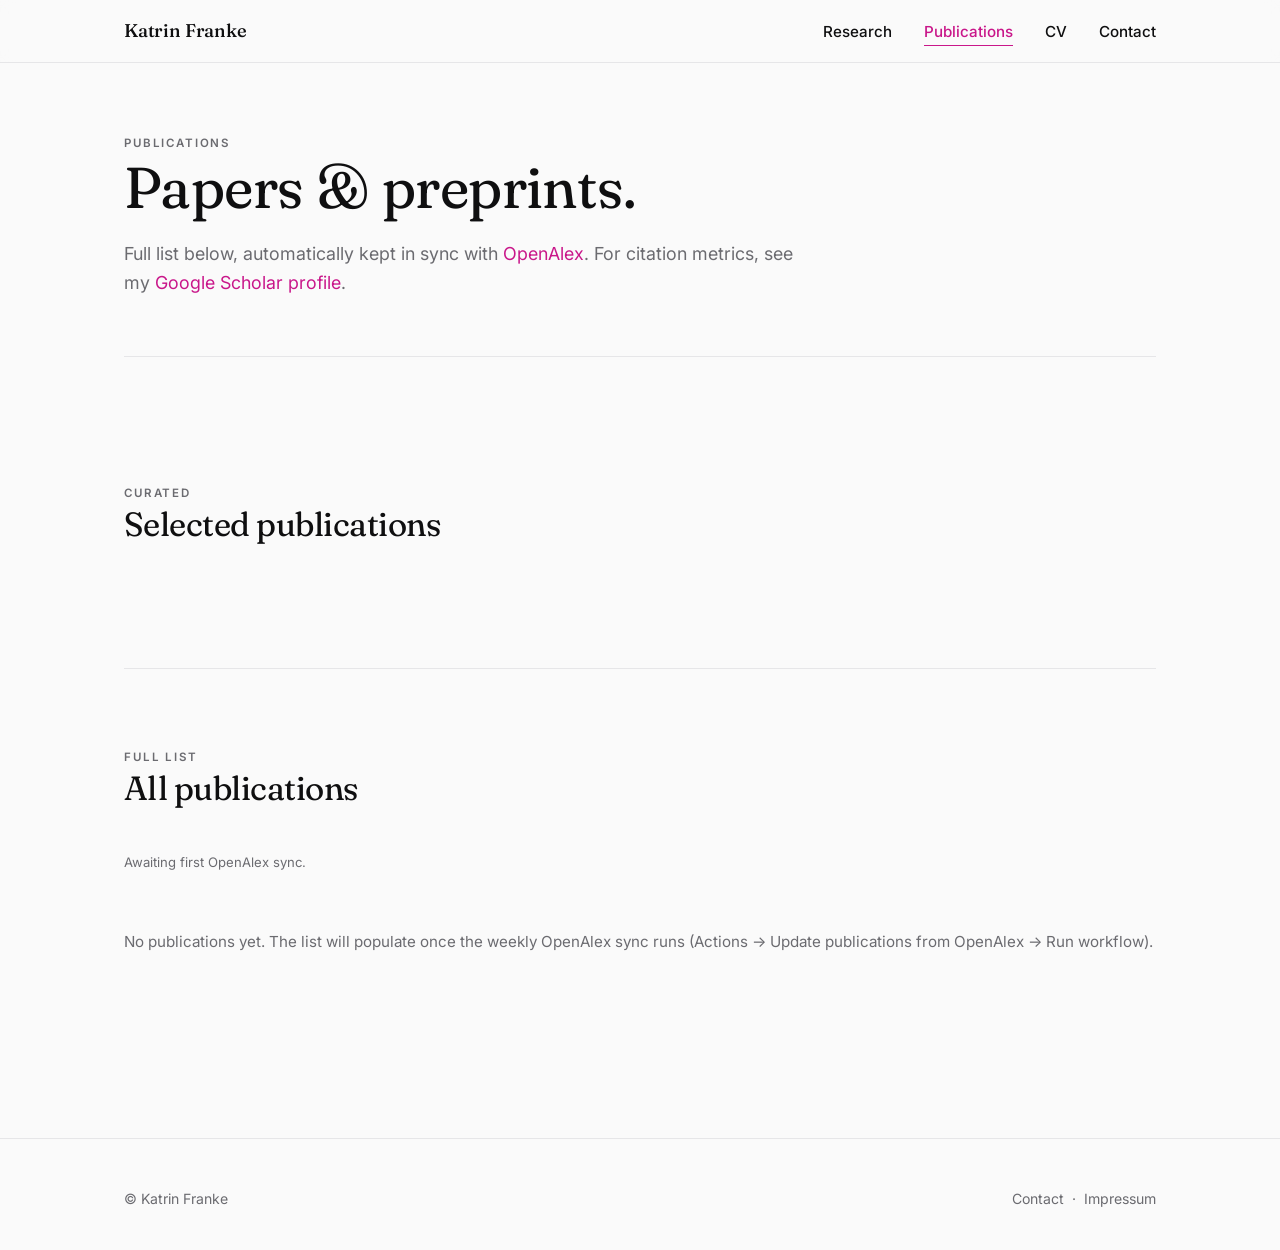
==== commit 84edfdb1: "Auto-update publications from OpenAlex + selected/full split - Weekly GitHub Action (Mondays 07:00 U" ====
--- a/publications.html
+++ b/publications.html
@@ -4,10 +4,10 @@
 <meta charset="utf-8" />
 <meta name="viewport" content="width=device-width, initial-scale=1" />
 <title>Publications — Katrin Franke</title>
-<meta name="description" content="Full list of publications and preprints by Katrin Franke." />
+<meta name="description" content="Full list of publications and preprints by Katrin Franke — auto-updated from OpenAlex." />
 <link rel="canonical" href="https://kfranke.com/publications.html" />
 <meta property="og:title" content="Publications — Katrin Franke" />
-<meta property="og:description" content="Full list of publications and preprints." />
+<meta property="og:description" content="Papers and preprints, selected and full list." />
 <meta property="og:url" content="https://kfranke.com/publications.html" />
 <meta property="og:image" content="https://kfranke.com/images/avatar.jpg" />
 <link rel="icon" type="image/png" href="images/logo.png" />
@@ -39,229 +39,36 @@
       <span class="eyebrow">Publications</span>
       <h1>Papers &amp; preprints.</h1>
       <p class="lede">
-        For the complete, continuously updated list with citation metrics, see my
+        Full list below, automatically kept in sync with <a href="https://openalex.org" target="_blank" rel="noopener">OpenAlex</a>.
+        For citation metrics, see my
         <a href="https://scholar.google.com/citations?user=zaBjCS8AAAAJ&amp;hl=en" target="_blank" rel="noopener">Google Scholar profile</a>.
-      </p>
-      <p class="pub-legend">
-        Corresponding author: <strong>@</strong> &nbsp;&middot;&nbsp; equal contributions: <strong>*</strong>
       </p>
     </header>
 
-    <h2 class="pub-year">2025</h2>
+    <section>
+      <div class="section-head">
+        <div>
+          <span class="eyebrow">Curated</span>
+          <h2>Selected publications</h2>
+        </div>
+      </div>
+      <div id="pubs-selected">
+        <p class="pubs-loading">Loading selected publications&hellip;</p>
+      </div>
+    </section>
 
-    <div class="pub">
-      <div class="authors"><span class="me">Franke, K.</span>, Karantzas, N., Willeke, K., Diamantaki, M., Ramakrishnan, K., Elumalai, P., Restivo, K., Fahey, P., Nealley, C., Shinn, T., Garcia, G., Patel, S., Ecker, A., Walker, E.Y., Froudarakis, E., Sanborn, S., Sinz, F.H., &amp; Tolias, A.</div>
-      <div class="title">Dual-feature selectivity enables bidirectional coding in visual cortical neurons.</div>
-      <div class="venue"><a href="https://www.biorxiv.org/content/10.1101/2025.07.16.665209v1" target="_blank" rel="noopener">bioRxiv</a> (2025).</div>
-    </div>
-
-    <div class="pub">
-      <div class="authors">Wang, E.Y., Fahey, P.G., Ding, Z., Papadopoulos, S., Ponder, K., Weis, M.A., Chang, A., Muhammad, T., Patel, S., Ding, Z., Tran, D., Fu, J., Schneider-Mizell, C.M., MICrONS Consortium, Reid, R.C., Collman, F., da Costa, N.M., <span class="me">Franke, K.</span>, Ecker, A.S., Reimer, J., Pitkow, X., Sinz, F.H., &amp; Tolias, A.S.</div>
-      <div class="title">Foundation model of neural activity predicts response to new stimulus types.</div>
-      <div class="venue"><a href="https://www.nature.com/articles/s41586-025-08829-y" target="_blank" rel="noopener">Nature</a> 640(8058), 470&ndash;477 (2025).</div>
-    </div>
-
-    <div class="pub">
-      <div class="authors">Riccitelli, S., Vlasits, A.L., &amp; <span class="me">Franke, K.</span></div>
-      <div class="title">Behavior-specific computations in the vertebrate retina.</div>
-      <div class="venue"><a href="https://www.annualreviews.org/content/journals/10.1146/annurev-vision-102122-104700" target="_blank" rel="noopener">Annual Review of Vision Science</a>.</div>
-    </div>
-
-    <div class="pub">
-      <div class="authors">Schmors, L., Gonschorek, D., B&ouml;hm, J.N., Qiu, Y., Zhou, N., Kobak, D., Tolias, A., Sinz, F., Reimer, J., <span class="me">Franke, K.</span>, Damrich, S., &amp; Berens, P.</div>
-      <div class="title">TRACE: Contrastive learning for multi-trial time-series data in neuroscience.</div>
-      <div class="venue"><a href="https://arxiv.org/abs/2506.04906" target="_blank" rel="noopener">arXiv</a>.</div>
-    </div>
-
-    <h2 class="pub-year">2024</h2>
-
-    <div class="pub">
-      <div class="authors">Fu, J., Pierzchlewicz, P.A., Willeke, K.F., Bashiri, M., Muhammad, T., Diamantaki, M., Froudarakis, E., Restivo, K., Ponder, K., Denfield, G.H., Sinz, F., Tolias, A.S., &amp; <span class="me">Franke, K.</span></div>
-      <div class="title">Heterogeneous orientation tuning in the primary visual cortex of mice diverges from Gabor-like receptive fields in primates.</div>
-      <div class="venue"><a href="https://www.cell.com/cell-reports/fulltext/S2211-1247(24)00989-6" target="_blank" rel="noopener">Cell Reports</a>.</div>
-    </div>
-
-    <div class="pub">
-      <div class="authors">Pierzchlewicz, P.A., Willeke, K.F., Nix, A., Elumalai, P., Restivo, K., Shinn, T., Nealley, C., Rodriguez, G., Patel, S., <span class="me">Franke, K.</span>, Tolias, A.S., &amp; Sinz, F.H.</div>
-      <div class="title">Energy-guided diffusion for generating neurally exciting images.</div>
-      <div class="venue"><a href="https://proceedings.neurips.cc/paper_files/paper/2023/hash/67226725b09ca9363637f63f85ed4bba-Abstract-Conference.html" target="_blank" rel="noopener">NeurIPS</a>.</div>
-    </div>
-
-    <div class="pub">
-      <div class="authors"><span class="me">Franke, K.<sup>@</sup></span>, Cai, C., Ponder, K., Fu, J., Sokoloski, S., Berens, P., &amp; Tolias, A.S.</div>
-      <div class="title">Asymmetric distribution of color-opponent response types across mouse visual cortex supports superior color vision in the sky.</div>
-      <div class="venue"><a href="https://elifesciences.org/reviewed-preprints/89996" target="_blank" rel="noopener">eLife</a>.</div>
-    </div>
-
-    <div class="pub">
-      <div class="authors">Fu, J., Shrinivasan, S., Ponder, K., Muhammad, T., Ding, Z., Wang, E., Ding, Z., Tran, D.T., Fahey, P.G., Papadopoulos, S., Patel, S., Reimer, J., Ecker, A.S., Pitkow, X., Haefner, R.M., Sinz, F.H., Tolias, A.S.<sup>*</sup>, &amp; <span class="me">Franke, K.<sup>*</sup></span></div>
-      <div class="title">Pattern completion and disruption characterize contextual modulation in mouse visual cortex.</div>
-      <div class="venue"><a href="https://www.biorxiv.org/content/10.1101/2023.03.13.532473v2" target="_blank" rel="noopener">bioRxiv</a>, 2023.03.13.532473.</div>
-    </div>
-
-    <div class="pub">
-      <div class="authors">Korympidou, M.M., Strauss, S., Schubert, T., <span class="me">Franke, K.</span>, Berens, P., Euler, T., &amp; Vlasits, A.L.</div>
-      <div class="title">GABAergic amacrine cells balance biased chromatic information in the mouse retina.</div>
-      <div class="venue"><a href="https://www.cell.com/cell-reports/fulltext/S2211-1247(23)01332-X" target="_blank" rel="noopener">Cell Reports</a> 43(11), 114953 (2024).</div>
-    </div>
-
-    <div class="pub">
-      <div class="authors">H&ouml;fling, L., Szatko, K.P., Behrens, C., Deng, Y., Qiu, Y., Klindt, D.A., Jessen, Z., Schwartz, G.W., Bethge, M., Berens, P., <span class="me">Franke, K.</span>, Ecker, A.S., &amp; Euler, T.</div>
-      <div class="title">A chromatic feature detector in the retina signals visual context changes.</div>
-      <div class="venue"><a href="https://elifesciences.org/articles/86860" target="_blank" rel="noopener">eLife</a> 13, e86860 (2024).</div>
-    </div>
-
-    <h2 class="pub-year">2023</h2>
-
-    <div class="pub">
-      <div class="authors">Willeke, K.F., Restivo, K., <span class="me">Franke, K.</span>, Nix, A.F., Cadena, S.A., Shinn, T., Nealley, C., Rodriguez, G., Patel, S., Ecker, A.S., Sinz, F.H., &amp; Tolias, A.S.</div>
-      <div class="title">Deep learning-driven characterization of single cell tuning in primate visual area V4 unveils topological organization.</div>
-      <div class="venue"><a href="https://www.biorxiv.org/content/10.1101/2023.05.12.540591v1" target="_blank" rel="noopener">bioRxiv</a>, 2023.05.12.540591.</div>
-    </div>
-
-    <div class="pub">
-      <div class="authors">Ding, Z., Tran, D.T., Ponder, K., Cobos, E., Ding, Z., Fahey, P.G., Wang, E., Muhammad, T., Fu, J., Cadena, S.A., Papadopoulos, S., Patel, S., <span class="me">Franke, K.</span>, Reimer, J., Sinz, F.H., Ecker, A.S., Pitkow, X., &amp; Tolias, A.S.</div>
-      <div class="title">Bipartite invariance in mouse primary visual cortex.</div>
-      <div class="venue"><a href="https://www.biorxiv.org/content/10.1101/2023.03.15.532836v1" target="_blank" rel="noopener">bioRxiv</a>, 2023.03.15.532836.</div>
-    </div>
-
-    <h2 class="pub-year">2022</h2>
-
-    <div class="pub">
-      <div class="authors"><span class="me">Franke, K.<sup>@*</sup></span>, Willeke, K.F.<sup>*</sup>, Ponder, K., Galdamez, M., Zhou, N., Muhammad, T., Patel, S., Froudarakis, E., Reimer, J., Sinz, F.H., &amp; Tolias, A.S.</div>
-      <div class="title">State-dependent pupil dilation rapidly shifts visual feature selectivity.</div>
-      <div class="venue"><a href="https://www.nature.com/articles/" target="_blank" rel="noopener">Nature</a> (2022).</div>
-    </div>
-
-    <div class="pub">
-      <div class="authors">Szatko, K.P., &amp; <span class="me">Franke, K.</span></div>
-      <div class="title">What the eye tells the brain: retinal feature extraction.</div>
-      <div class="venue"><a href="https://www.degruyter.com/document/doi/10.1515/nf-2021-0032/html" target="_blank" rel="noopener">Neuroforum</a> 28(1), 13&ndash;19.</div>
-    </div>
-
-    <div class="pub">
-      <div class="authors">Idrees, S., Baumann, M.-P., Korympidou, M.M., Schubert, T., Kling, A., <span class="me">Franke, K.</span>, Hafed, Z.M., Franke, F., &amp; M&uuml;nch, T.A.</div>
-      <div class="title">Suppression without inhibition: how retinal computation contributes to saccadic suppression.</div>
-      <div class="venue"><a href="https://www.nature.com/articles/s42003-022-03526-2" target="_blank" rel="noopener">Communications Biology</a> 5(1), 1&ndash;23.</div>
-    </div>
-
-    <div class="pub">
-      <div class="authors">Behrens, C., Yadav, S.C., Korympidou, M.M., Zhang, Y., Haverkamp, S., Irsen, S., Schaedler, A., Lu, X., Liu, Z., Lause, J., St-Pierre, F., <span class="me">Franke, K.</span>, Vlasits, A., Dedek, K., Smith, R.G., Euler, T., &amp; Berens, P.</div>
-      <div class="title">Retinal horizontal cells use different synaptic sites for global feedforward and local feedback signaling.</div>
-      <div class="venue"><a href="https://www.sciencedirect.com/science/article/pii/S0960982221016419" target="_blank" rel="noopener">Current Biology</a> 32(3), 545&ndash;558.e5.</div>
-    </div>
-
-    <div class="pub">
-      <div class="authors">Liu, Z., Lu, X., Villette, V., Gou, Y., Colbert, K.L., Lai, S., Guan, S., Land, M.A., Lee, J., Assefa, T., Zollinger, D.R., Korympidou, M.M., Vlasits, A.L., Pang, M.M., Su, S., Cai, C., Froudarakis, E., Zhou, N., Patel, S.S., Smith, C.L., Ayon, A., Bizouard, P., Bradley, J., <span class="me">Franke, K.</span>, Clandinin, T.R., Giovannucci, A., Tolias, A.S., Reimer, J., &amp; Dieudonn&eacute;, S.</div>
-      <div class="title">Sustained deep-tissue voltage recording using a fast indicator evolved for two-photon microscopy.</div>
-      <div class="venue"><a href="https://www.sciencedirect.com/science/article/pii/S0092867422009163" target="_blank" rel="noopener">Cell</a> 185(18), 3408&ndash;3425.e29.</div>
-    </div>
-
-    <div class="pub">
-      <div class="authors">Strauss, S., Korympidou, M.M., Ran, Y., <span class="me">Franke, K.</span>, Schubert, T., Baden, T., Berens, P., Euler, T., &amp; Vlasits, A.L.</div>
-      <div class="title">Center&ndash;surround interactions underlie bipolar cell motion sensitivity in the mouse retina.</div>
-      <div class="venue"><a href="https://www.nature.com/articles/s41467-022-32762-7" target="_blank" rel="noopener">Nature Communications</a> 13(1), 1&ndash;18.</div>
-    </div>
-
-    <h2 class="pub-year">2021</h2>
-
-    <div class="pub">
-      <div class="authors">Gonschorek, D., H&ouml;fling, L., Szatko, K.P., <span class="me">Franke, K.</span>, Schubert, T., Dunn, B., Berens, P., Klindt, D., &amp; Euler, T.</div>
-      <div class="title">Removing inter-experimental variability from functional data in systems neuroscience.</div>
-      <div class="venue"><a href="https://doi.org/10.48550/arXiv.2106.07815" target="_blank" rel="noopener">NeurIPS</a> 34, 3706&ndash;3719.</div>
-    </div>
-
-    <div class="pub">
-      <div class="authors">Qiu, Y., Zhao, Z., Klindt, D., Kautzky, M., Szatko, K.P., Schaeffel, F., Rifai, K., <span class="me">Franke, K.</span>, Busse, L., &amp; Euler, T.</div>
-      <div class="title">Natural environment statistics in the upper and lower visual field are reflected in mouse retinal specializations.</div>
-      <div class="venue"><a href="https://doi.org/10.1016/j.cub.2021.05.043" target="_blank" rel="noopener">Current Biology</a> (June 2021).</div>
-    </div>
-
-    <h2 class="pub-year">2020</h2>
-
-    <div class="pub">
-      <div class="authors">Schr&ouml;der, C., Klindt, D., Strauss, S., <span class="me">Franke, K.</span>, Bethge, M., Euler, T., &amp; Berens, P.</div>
-      <div class="title">System identification with biophysical constraints: a circuit model of the inner retina.</div>
-      <div class="venue"><a href="https://proceedings.neurips.cc/paper_files/paper/2020/file/b139e104214a08ae3f2ebcce149cdf6e-Paper.pdf" target="_blank" rel="noopener">NeurIPS</a> 33, 15439&ndash;15450.</div>
-    </div>
-
-    <div class="pub">
-      <div class="authors">Ran, Y., Huang, Z., Baden, T., Schubert, T., Baayen, H., Berens, P.<sup>*</sup>, <span class="me">Franke, K.<sup>*</sup></span>, &amp; Euler, T.<sup>*</sup></div>
-      <div class="title">Type-specific dendritic integration in mouse retinal ganglion cells.</div>
-      <div class="venue"><a href="https://www.nature.com/articles/s41467-020-15867-9" target="_blank" rel="noopener">Nature Communications</a> 11(1), 2101.</div>
-    </div>
-
-    <div class="pub">
-      <div class="authors">Zhao, Z., Klindt, D.A., Maia Chagas, A., Szatko, K.P., Rogerson, L., Protti, D.A., Behrens, C., Dalkara, D., Schubert, T., Bethge, M., <span class="me">Franke, K.</span>, Berens, P., Ecker, A.S., &amp; Euler, T.</div>
-      <div class="title">The temporal structure of the inner retina at a single glance.</div>
-      <div class="venue"><a href="https://www.nature.com/articles/s41598-020-60214-z" target="_blank" rel="noopener">Scientific Reports</a> 10(1), 4399.</div>
-    </div>
-
-    <div class="pub">
-      <div class="authors">Szatko, K.P., Korympidou, M.M., Ran, Y., Berens, P., Dalkara, D., Schubert, T., Euler, T., &amp; <span class="me">Franke, K.</span></div>
-      <div class="title">Neural circuits in the mouse retina support color vision in the upper visual field.</div>
-      <div class="venue"><a href="https://www.nature.com/articles/s41467-020-17113-8" target="_blank" rel="noopener">Nature Communications</a> 11(1), 3481.</div>
-    </div>
-
-    <div class="pub">
-      <div class="authors"><span class="me">Franke, K.<sup>@</sup></span>, &amp; Vlasits, A.</div>
-      <div class="title">Unblinding with infrared nanosensors.</div>
-      <div class="venue"><a href="https://www.science.org/doi/10.1126/science.abc2294" target="_blank" rel="noopener">Science</a> 368(6495), 1057&ndash;1058.</div>
-    </div>
-
-    <h2 class="pub-year">2019</h2>
-
-    <div class="pub">
-      <div class="authors">Vlasits, A.L., Euler, T., &amp; <span class="me">Franke, K.</span></div>
-      <div class="title">Function first: classifying cell types and circuits of the retina.</div>
-      <div class="venue"><a href="https://www.sciencedirect.com/science/article/pii/S095943881830179X" target="_blank" rel="noopener">Current Opinion in Neurobiology</a> 56, 8&ndash;15.</div>
-    </div>
-
-    <div class="pub">
-      <div class="authors">Euler, T., <span class="me">Franke, K.</span>, &amp; Baden, T.</div>
-      <div class="title">Studying a light sensor with light: multiphoton imaging in the retina.</div>
-      <div class="venue"><a href="https://link.springer.com/protocol/10.1007/978-1-4939-9702-2_10" target="_blank" rel="noopener">Multiphoton Microscopy</a>, Springer, 225&ndash;250.</div>
-    </div>
-
-    <div class="pub">
-      <div class="authors">Dhande, O.S., Stafford, B.K., <span class="me">Franke, K.</span>, El-Danaf, R., Percival, K.A., Phan, A.H., Li, P., Hansen, B.J., Nguyen, P.L., Berens, P., Taylor, W.R., Callaway, E., Euler, T., &amp; Huberman, A.D.</div>
-      <div class="title">Molecular fingerprinting of ON&ndash;OFF direction-selective retinal ganglion cells across species and relevance to primate visual circuits.</div>
-      <div class="venue"><a href="http://dx.doi.org/10.1523/JNEUROSCI.1784-18.2018" target="_blank" rel="noopener">Journal of Neuroscience</a> 39(1), 78&ndash;95.</div>
-    </div>
-
-    <div class="pub">
-      <div class="authors"><span class="me">Franke, K.<sup>*</sup></span>, Maia Chagas, A.<sup>*</sup>, Zhao, Z., Zimmermann, M.J.Y., Bartel, P., Qiu, Y., Szatko, K.P., Baden, T., &amp; Euler, T.</div>
-      <div class="title">An arbitrary-spectrum spatial visual stimulator for vision research.</div>
-      <div class="venue"><a href="https://elifesciences.org/articles/48779" target="_blank" rel="noopener">eLife</a> 8.</div>
-    </div>
-
-    <div class="pub">
-      <div class="authors">Rogerson, L.E., Zhao, Z., <span class="me">Franke, K.</span>, Euler, T., &amp; Berens, P.</div>
-      <div class="title">Bayesian hypothesis testing and experimental design for two-photon imaging data.</div>
-      <div class="venue"><a href="https://journals.plos.org/ploscompbiol/article?id=10.1371/journal.pcbi.1007205" target="_blank" rel="noopener">PLoS Computational Biology</a> 15(8), e1007205.</div>
-    </div>
-
-    <h2 class="pub-year">2017</h2>
-
-    <div class="pub">
-      <div class="authors"><span class="me">Franke, K.</span>, &amp; Baden, T.</div>
-      <div class="title">General features of inhibition in the inner retina.</div>
-      <div class="venue"><a href="https://physoc.onlinelibrary.wiley.com/doi/10.1113/JP273648" target="_blank" rel="noopener">Journal of Physiology</a> 595(16), 5507&ndash;5515.</div>
-    </div>
-
-    <div class="pub">
-      <div class="authors"><span class="me">Franke, K.<sup>*</sup></span>, Berens, P.<sup>*</sup>, Schubert, T., Bethge, M., Euler, T., &amp; Baden, T.</div>
-      <div class="title">Inhibition decorrelates visual feature representations in the inner retina.</div>
-      <div class="venue"><a href="https://www.nature.com/articles/nature21394" target="_blank" rel="noopener">Nature</a> 542(7642), 439&ndash;444.</div>
-    </div>
-
-    <h2 class="pub-year">2016</h2>
-
-    <div class="pub">
-      <div class="authors">Baden, T.<sup>*</sup>, Berens, P.<sup>*</sup>, <span class="me">Franke, K.<sup>*</sup></span>, Rom&aacute;n Ros&oacute;n, M., Bethge, M., &amp; Euler, T.</div>
-      <div class="title">The functional diversity of retinal ganglion cells in the mouse.</div>
-      <div class="venue"><a href="https://www.nature.com/articles/nature16468" target="_blank" rel="noopener">Nature</a> 529(7586), 345&ndash;350.</div>
-    </div>
+    <section>
+      <div class="section-head">
+        <div>
+          <span class="eyebrow">Full list</span>
+          <h2>All publications</h2>
+        </div>
+      </div>
+      <p id="pubs-meta" class="pubs-meta"></p>
+      <div id="pubs-all">
+        <p class="pubs-loading">Loading publications&hellip;</p>
+      </div>
+    </section>
 
   </div>
 </main>
@@ -278,5 +85,6 @@
 </footer>
 
 <script src="assets/js/site.js" defer></script>
+<script src="assets/js/publications.js" defer></script>
 </body>
 </html>
--- a/assets/css/style.css
+++ b/assets/css/style.css
@@ -20,16 +20,16 @@
 
 /* ---------- Design tokens ---------- */
 :root {
-  --bg: #faf7f1;
+  --bg: #fafafa;
   --surface: #ffffff;
-  --text: #1a1a1a;
-  --muted: #5f5b54;
-  --border: #e6e0d3;
-  --accent: #8a3a1a;
-  --accent-soft: #c98a6a;
+  --text: #0f0f10;
+  --muted: #6b6b70;
+  --border: #e6e6e8;
+  --accent: #c9178a;
+  --accent-soft: #e786bf;
   --radius: 10px;
   --maxw: 1080px;
-  --shadow: 0 1px 2px rgba(20,15,5,.04), 0 8px 24px rgba(20,15,5,.05);
+  --shadow: 0 1px 2px rgba(10,10,12,.04), 0 8px 24px rgba(10,10,12,.06);
   font-family: 'Inter', system-ui, sans-serif;
 }
 
@@ -67,7 +67,7 @@
   position: sticky; top: 0; z-index: 50;
   backdrop-filter: saturate(150%) blur(8px);
   -webkit-backdrop-filter: saturate(150%) blur(8px);
-  background: rgba(250, 247, 241, 0.85);
+  background: rgba(250, 250, 250, 0.85);
   border-bottom: 1px solid var(--border);
 }
 .nav {
@@ -202,18 +202,18 @@
 .featured-copy .venue { font-style: italic; color: var(--muted); font-size: .95rem; }
 .featured-image {
   aspect-ratio: 4 / 3;
-  background: linear-gradient(135deg, #f3ead9 0%, #e6d8b5 100%);
+  background: #f2f2f4;
   border-radius: 8px;
   overflow: hidden;
   display: flex; align-items: center; justify-content: center;
-  color: var(--accent);
+  color: var(--muted);
   font-family: 'Fraunces', serif;
   font-style: italic;
-  font-size: 1.1rem;
+  font-size: 1.05rem;
   padding: 1.5rem;
   text-align: center;
 }
-.featured-image img { width: 100%; height: 100%; object-fit: cover; }
+.featured-image img { width: 100%; height: 100%; object-fit: contain; background: #f2f2f4; }
 
 /* ---------- Cards grid ---------- */
 .cards {
@@ -316,6 +316,35 @@
 .pub .venue a:hover { text-decoration: none; border-bottom-color: var(--accent); }
 .pub .me { font-weight: 600; color: var(--text); }
 .pub-legend { color: var(--muted); font-size: .9rem; margin-bottom: 1.2rem; }
+.pub-links { margin-top: .5rem; font-size: .85rem; display: flex; gap: .4rem; flex-wrap: wrap; }
+.pub-links a {
+  display: inline-flex; align-items: center;
+  padding: .2rem .6rem;
+  border: 1px solid var(--border);
+  border-radius: 999px;
+  color: var(--muted);
+  background: var(--surface);
+  font-weight: 500;
+  transition: border-color .15s, color .15s;
+}
+.pub-links a:hover {
+  text-decoration: none;
+  border-color: var(--accent);
+  color: var(--accent);
+}
+.pubs-loading, .pubs-error {
+  padding: 2rem 0;
+  color: var(--muted);
+  font-size: .95rem;
+}
+.pubs-error { color: #8a1e1e; }
+.pub-selected { padding: 1.4rem 0; }
+.pubs-meta {
+  font-size: .82rem;
+  color: var(--muted);
+  margin-top: -.5rem;
+  margin-bottom: 1.5rem;
+}
 
 /* ---------- CV ---------- */
 .cv-section { margin-bottom: 2.5rem; }
@@ -371,6 +400,7 @@
     background: var(--bg);
     border-bottom: 1px solid var(--border);
     padding: .5rem 1.5rem 1rem;
+    box-shadow: var(--shadow);
   }
   .nav-links.open { display: flex; }
   .nav-links li { border-top: 1px solid var(--border); }
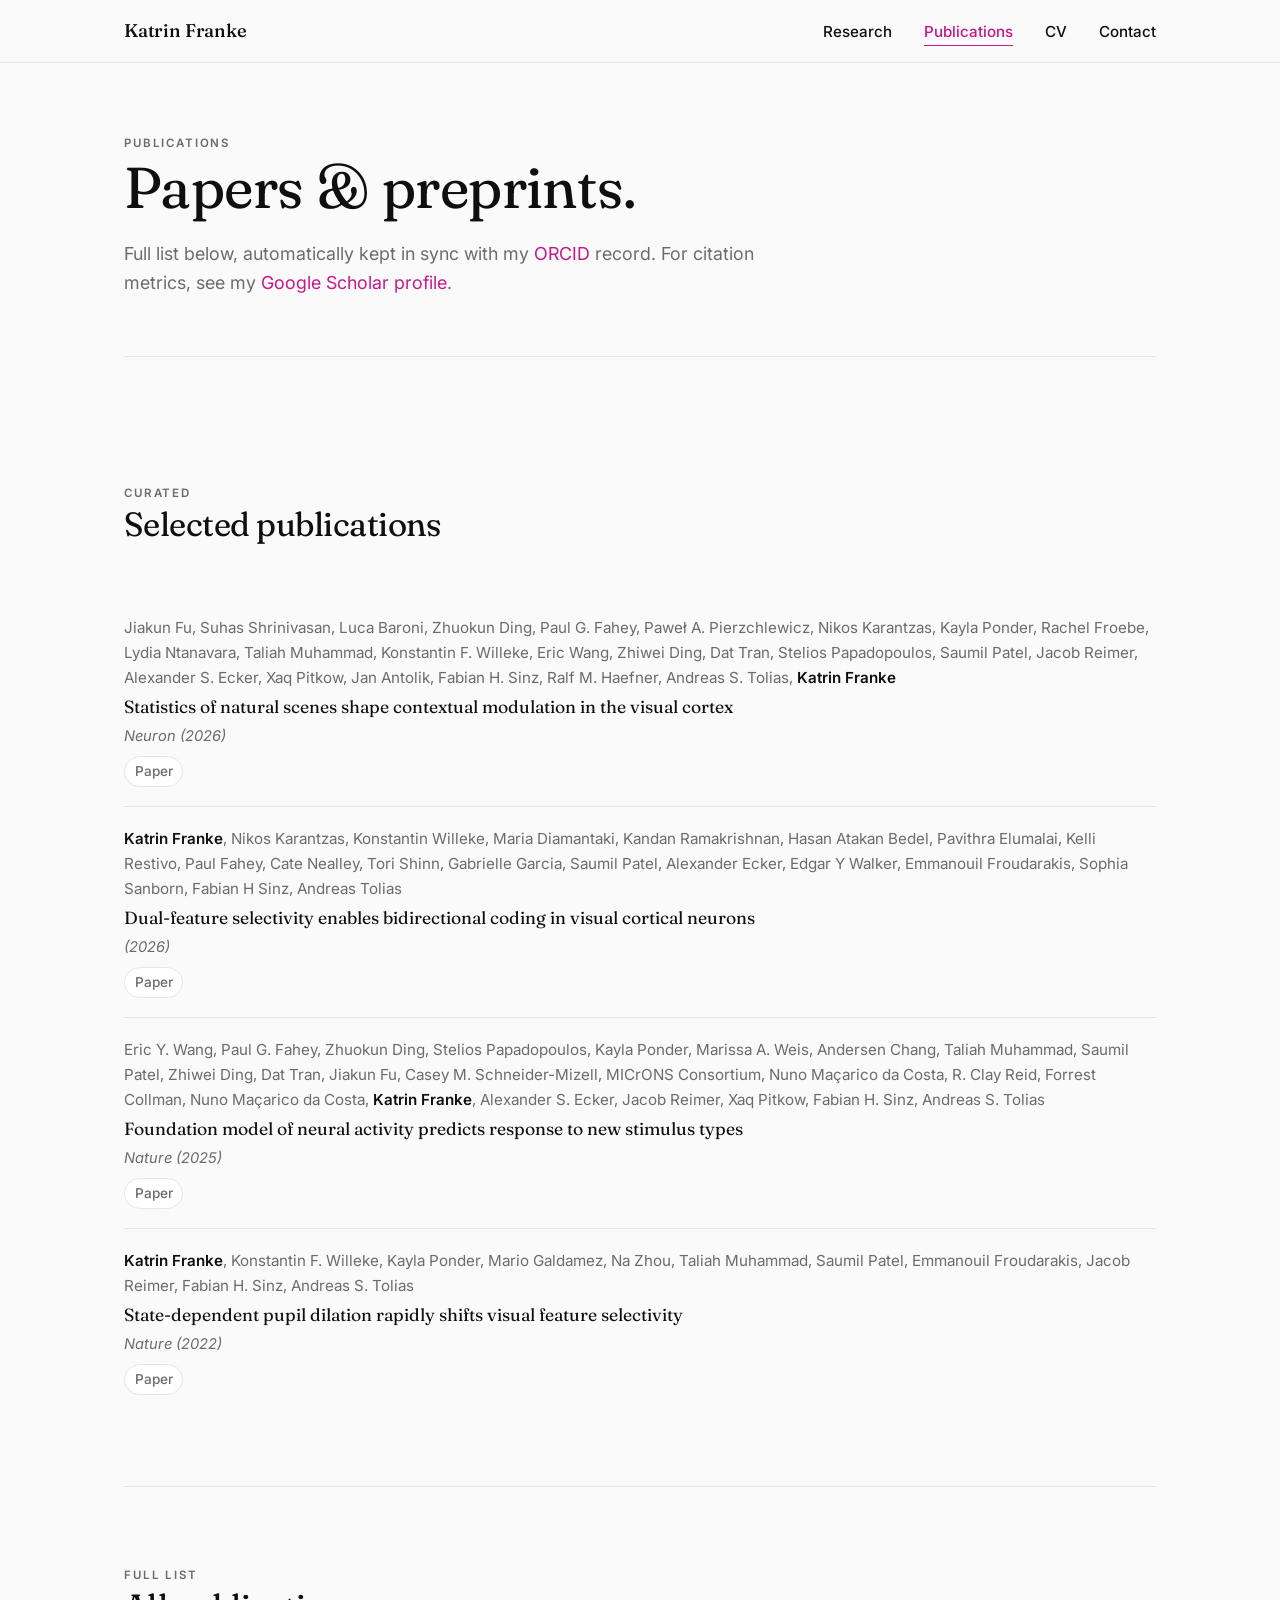
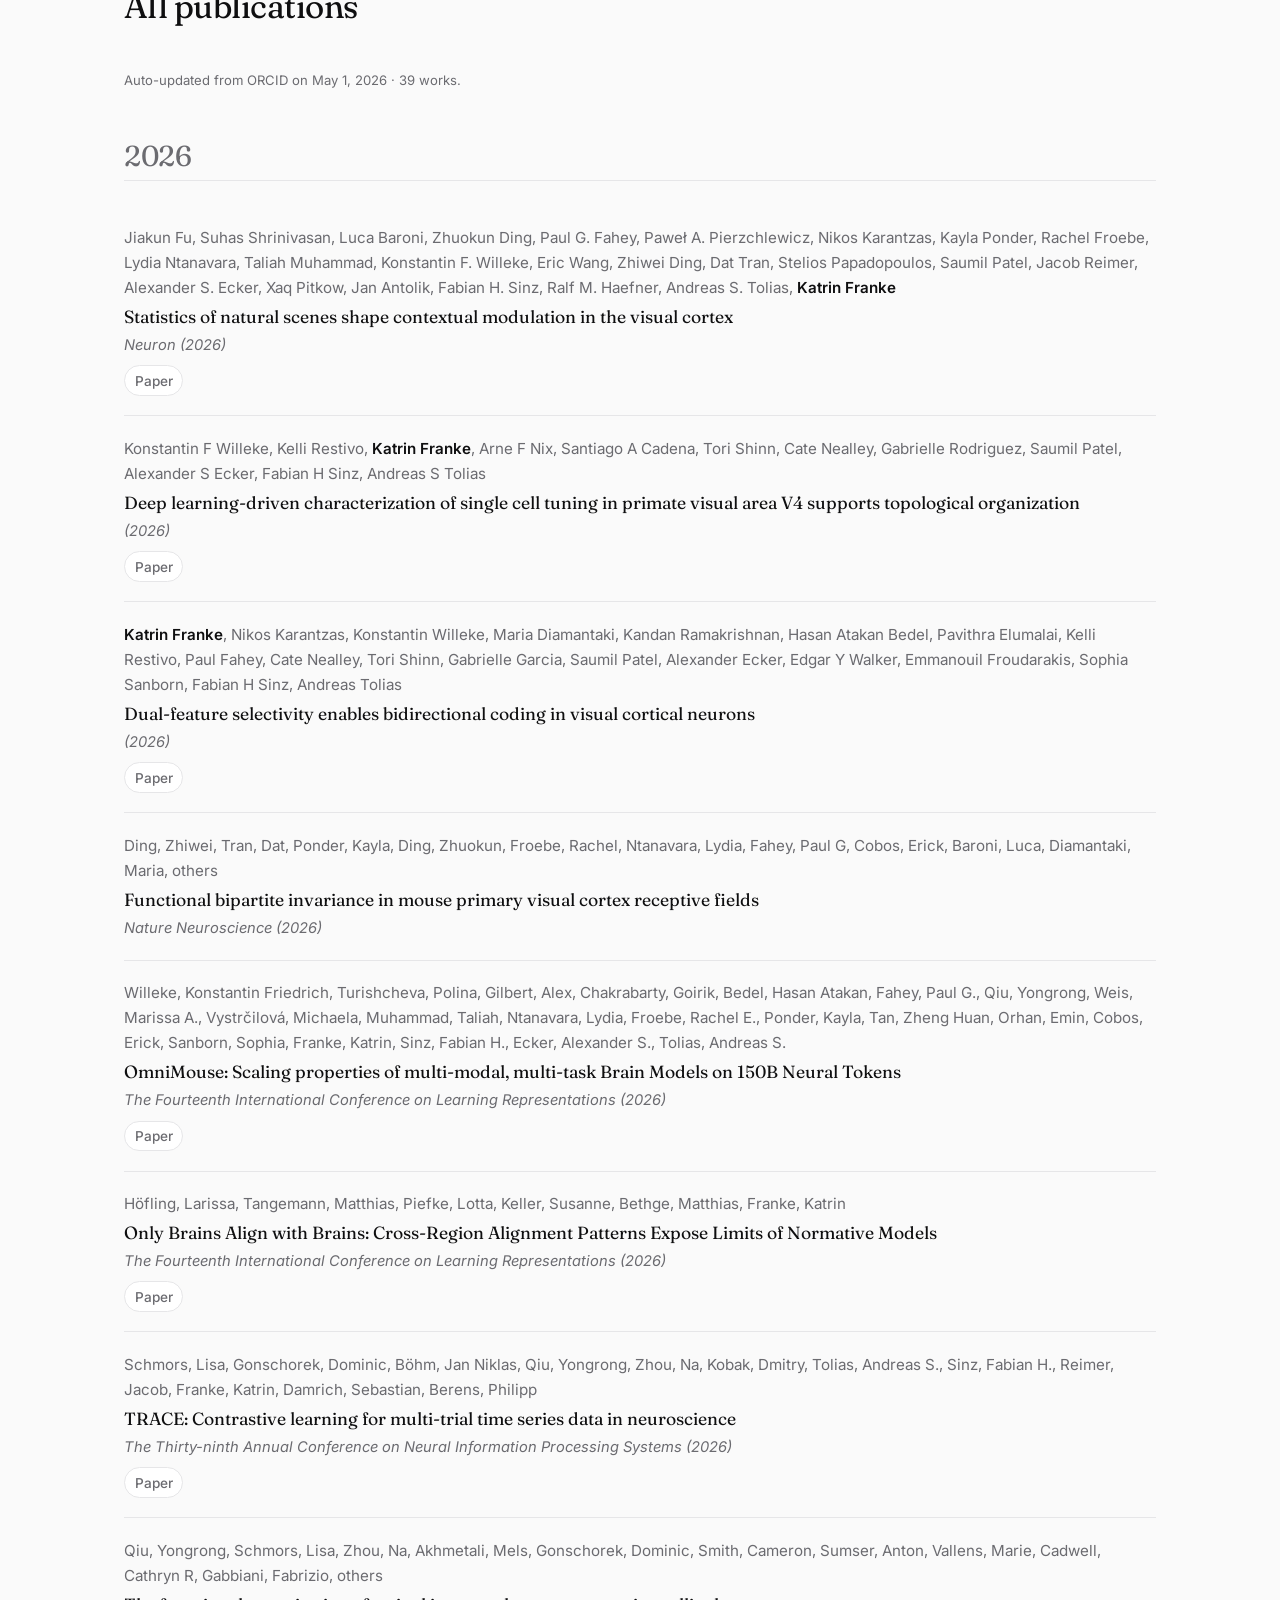
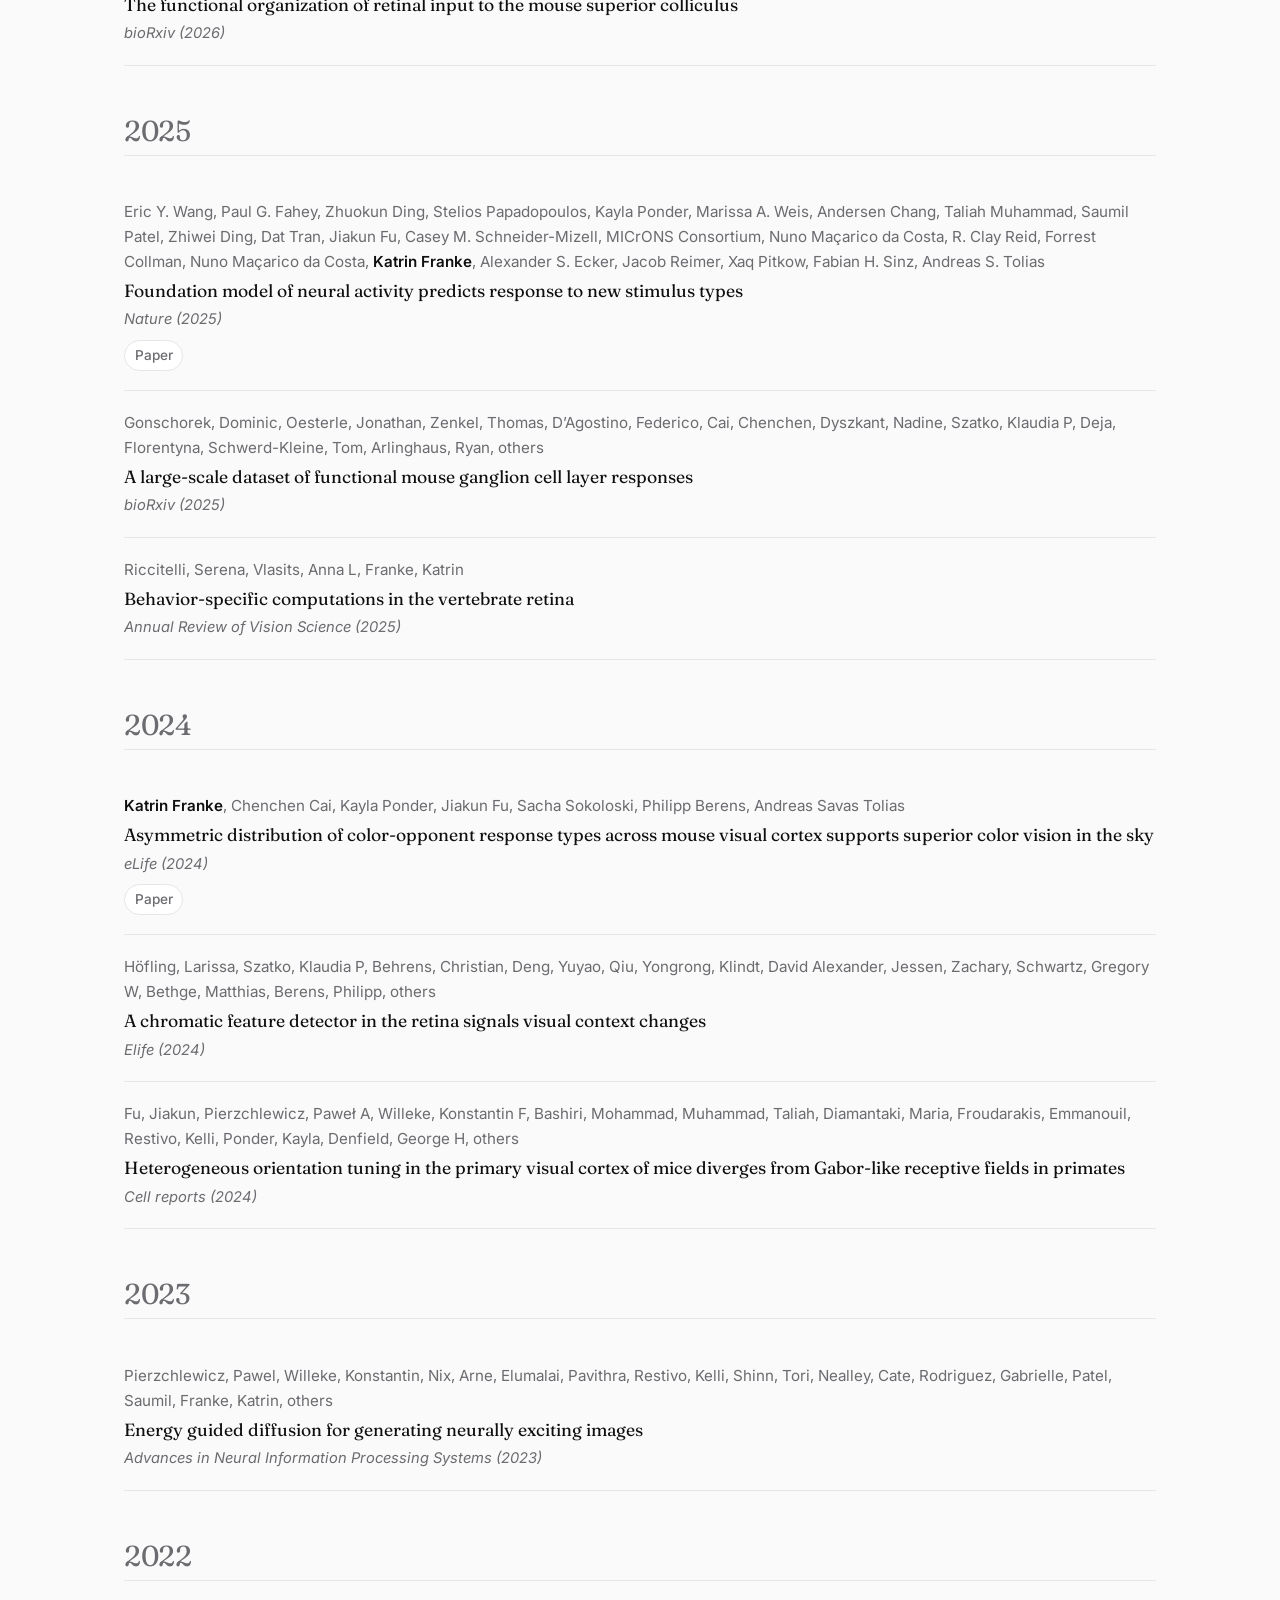
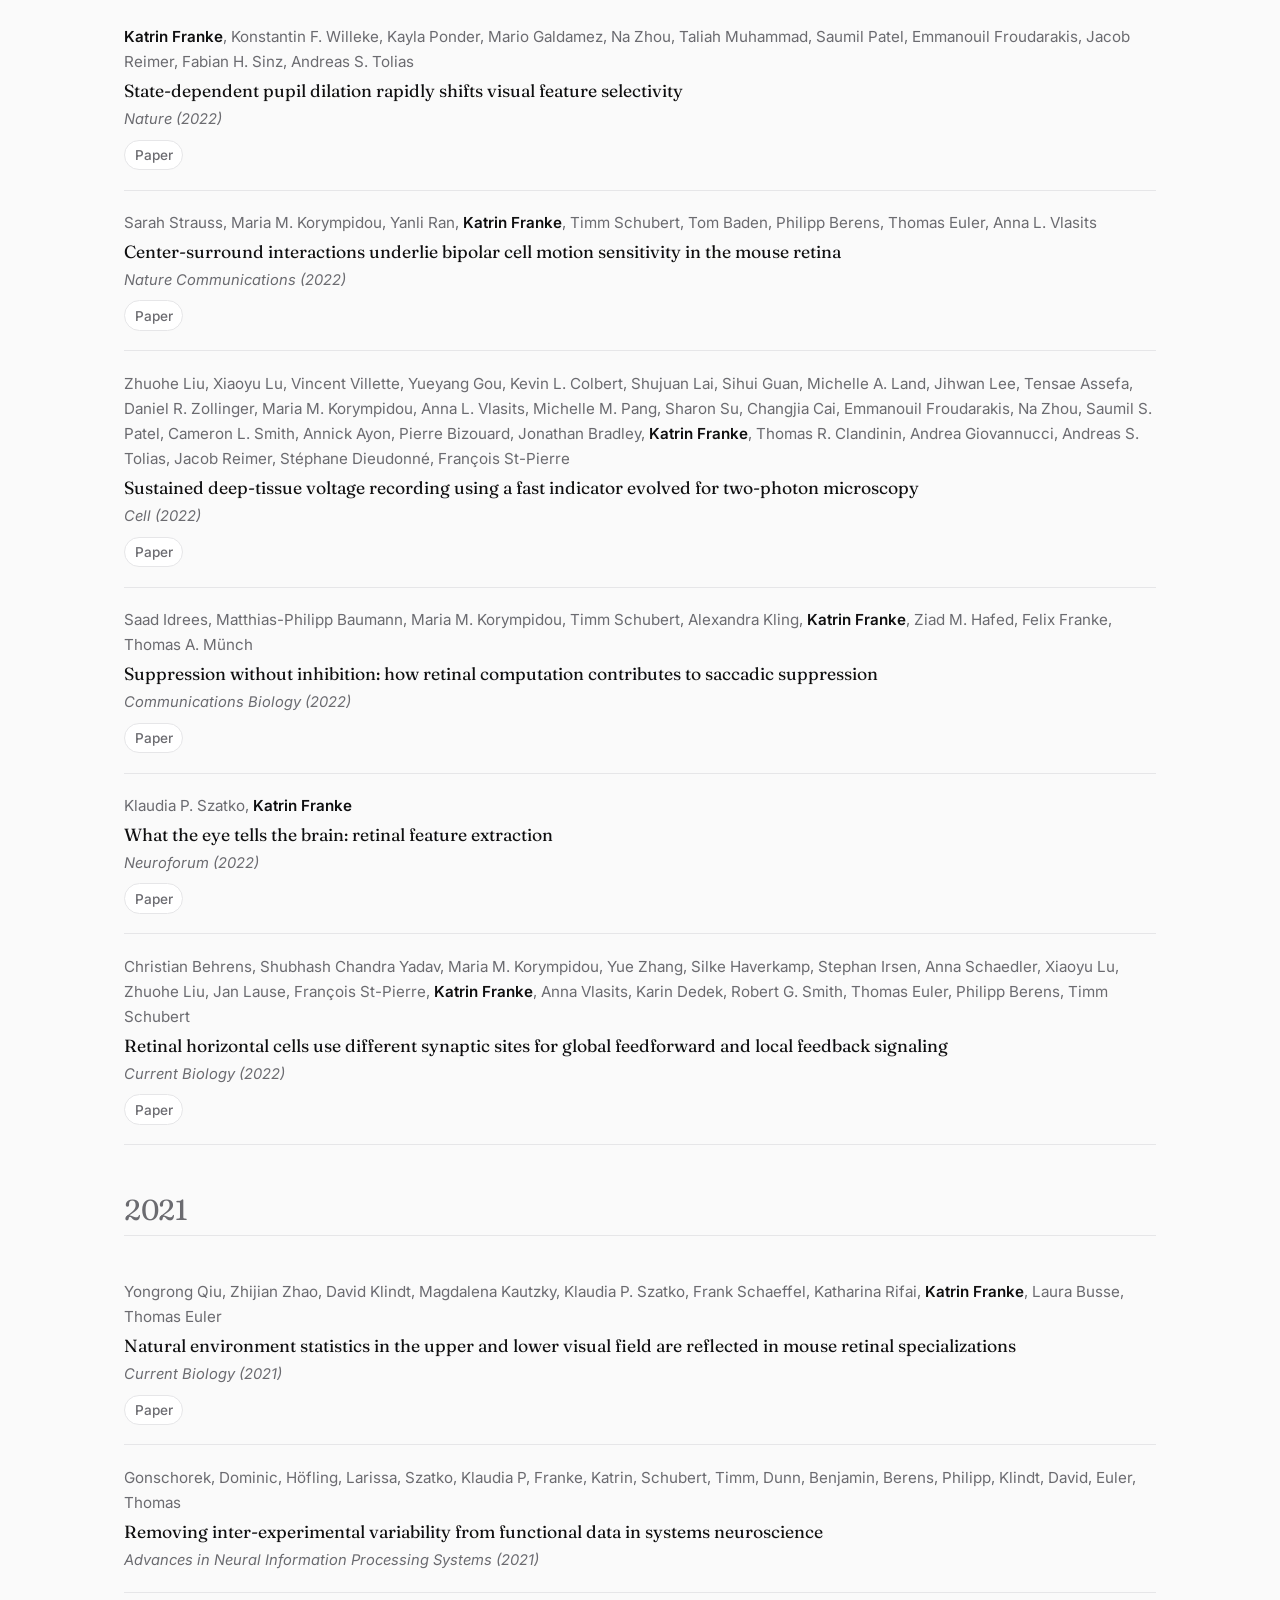
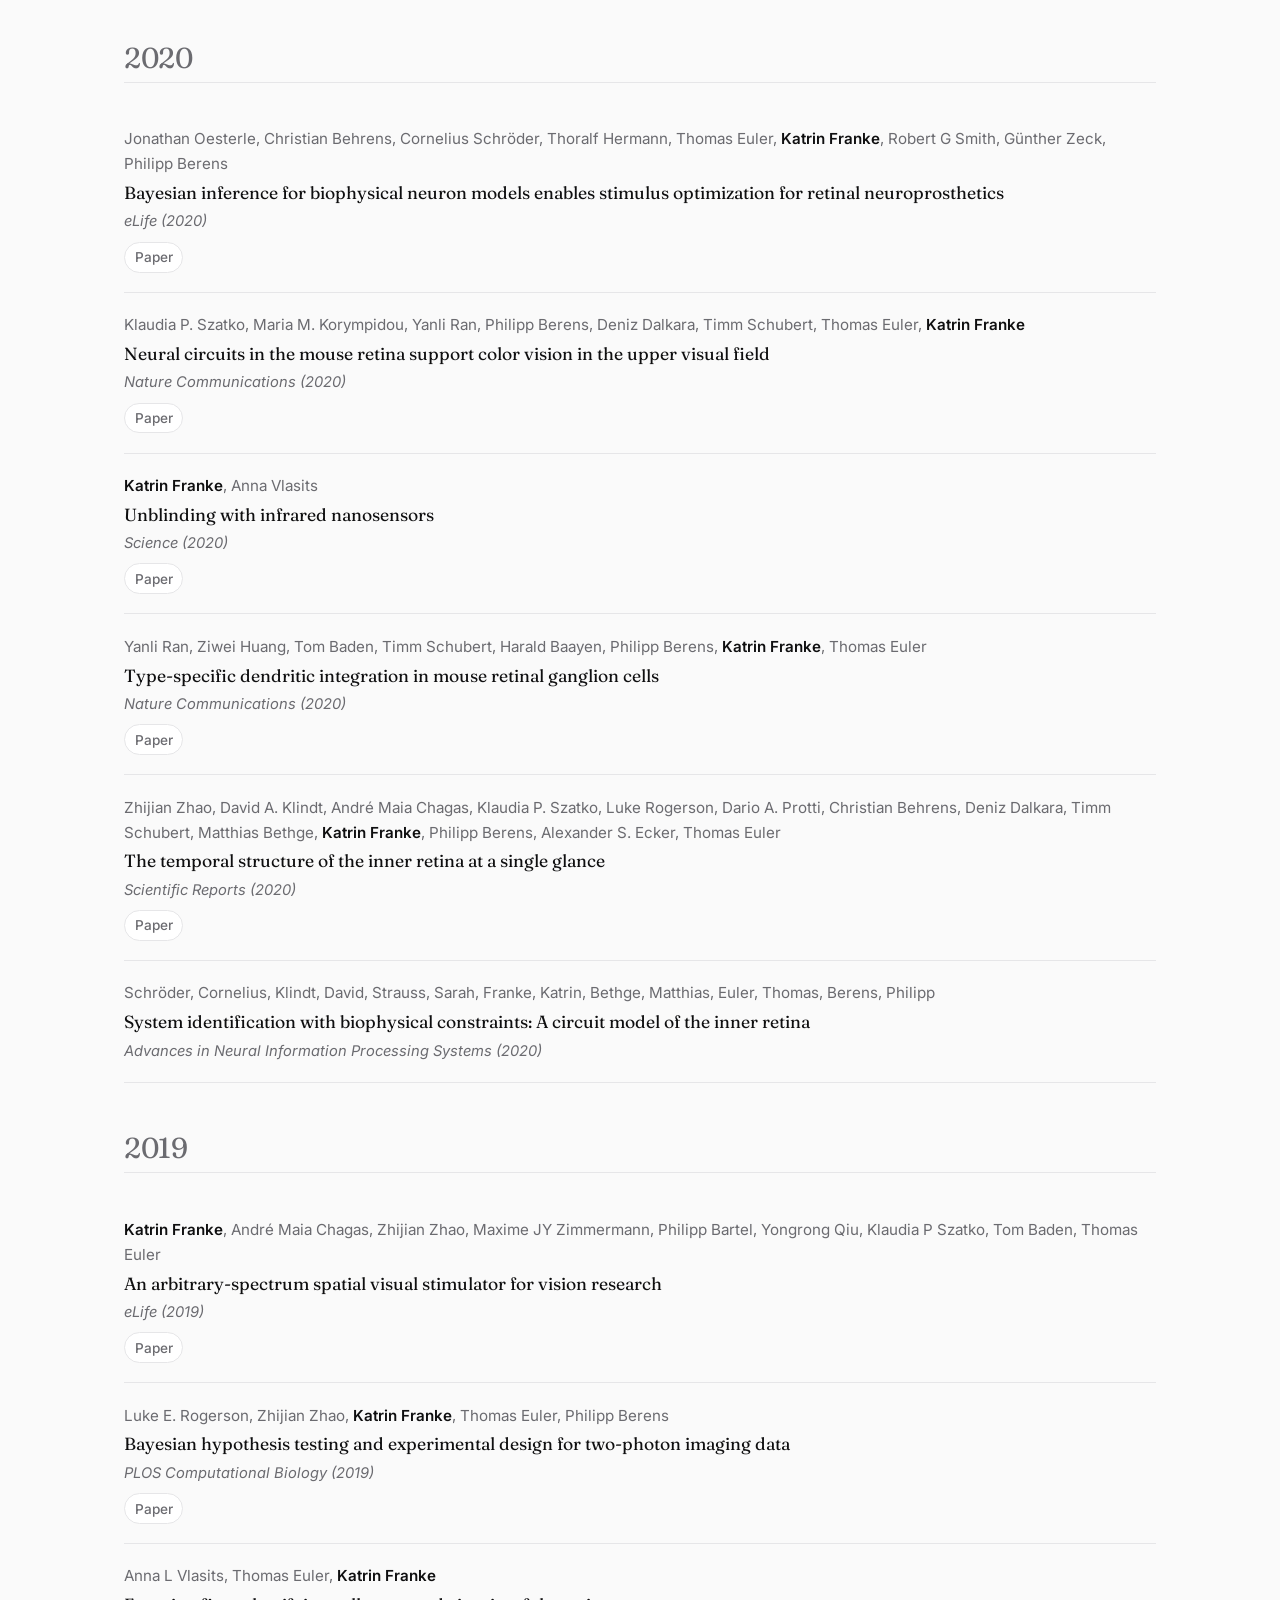
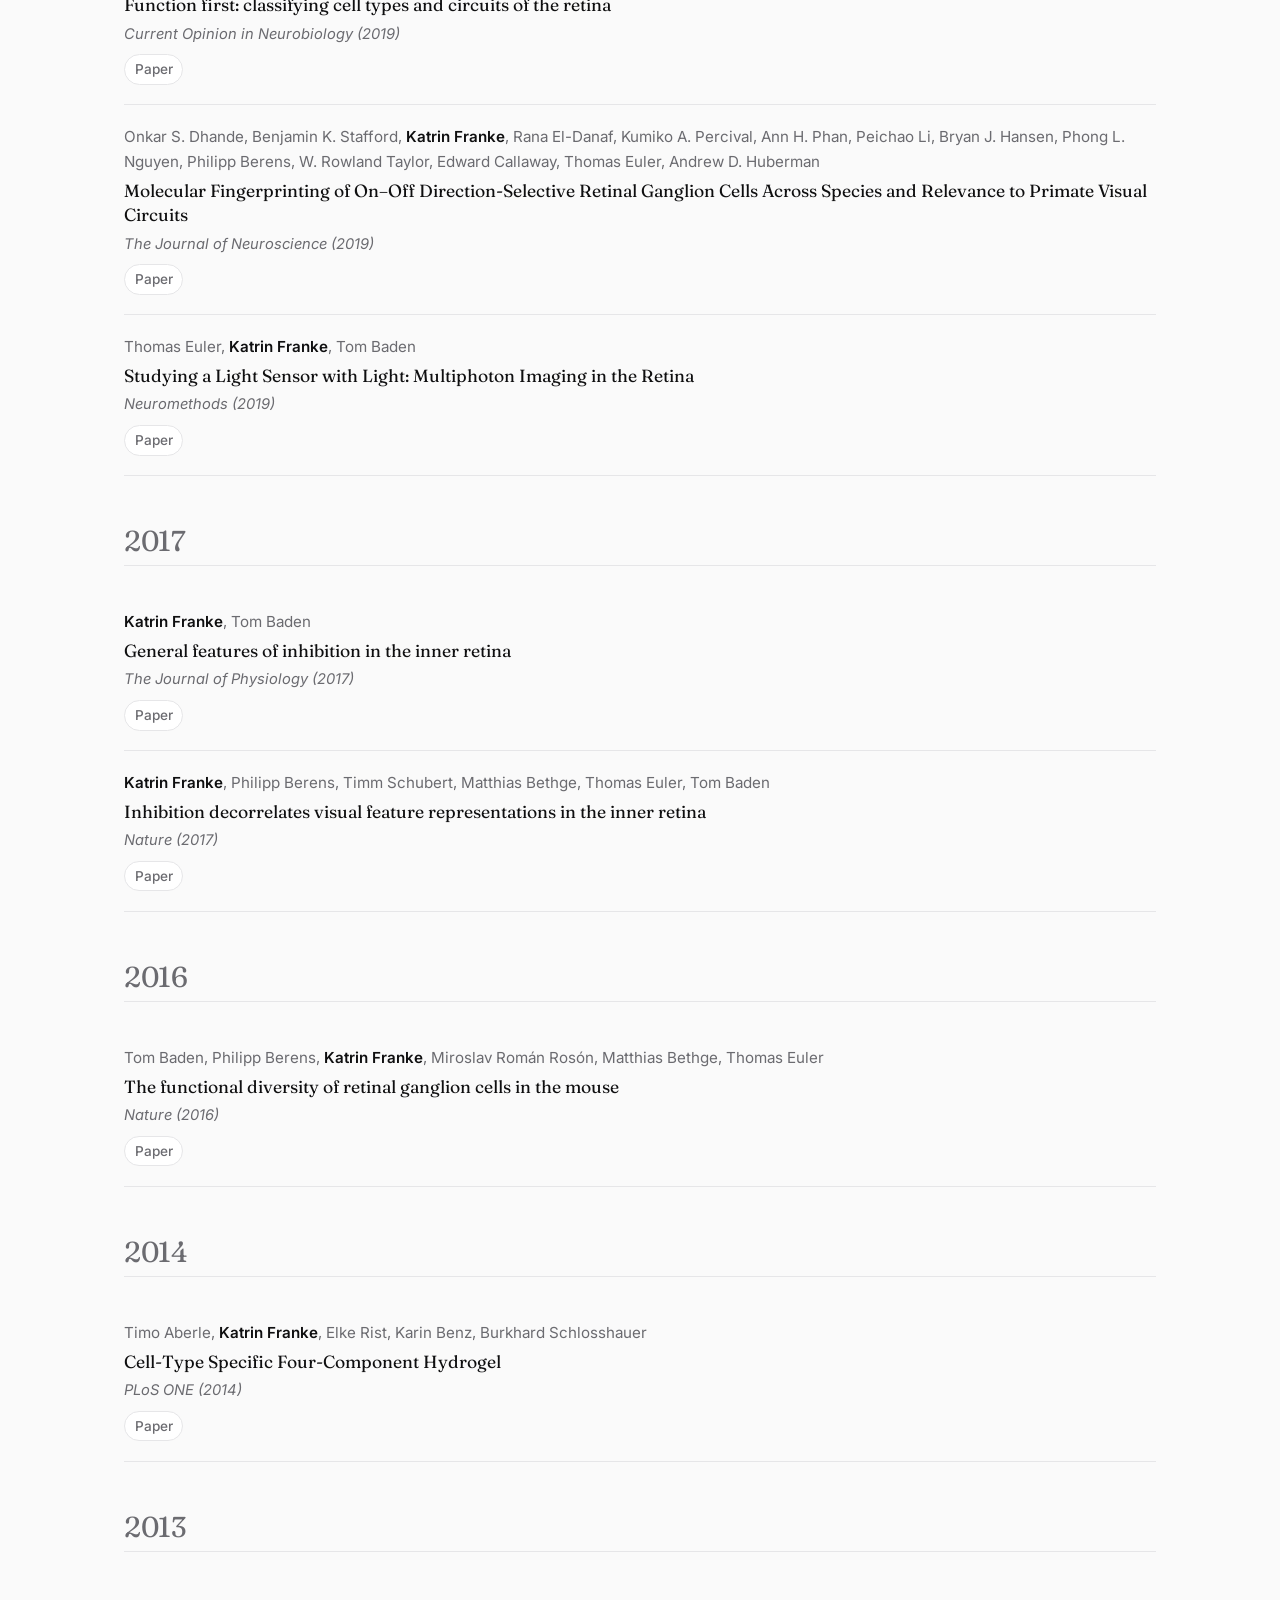
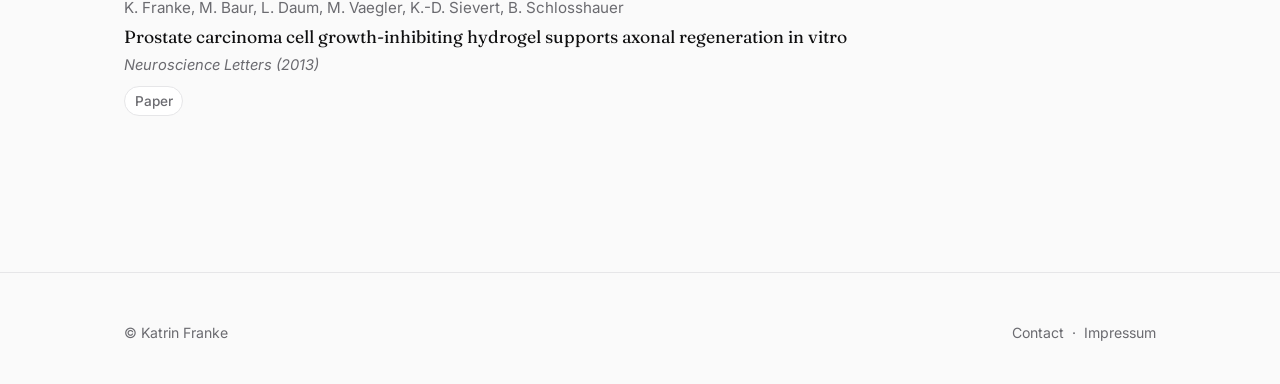
==== commit 3b16216c: "Switch publications sync from OpenAlex to ORCID + Crossref OpenAlex was returning duplicates (prepri" ====
--- a/publications.html
+++ b/publications.html
@@ -4,7 +4,7 @@
 <meta charset="utf-8" />
 <meta name="viewport" content="width=device-width, initial-scale=1" />
 <title>Publications — Katrin Franke</title>
-<meta name="description" content="Full list of publications and preprints by Katrin Franke — auto-updated from OpenAlex." />
+<meta name="description" content="Full list of publications and preprints by Katrin Franke — auto-updated from ORCID." />
 <link rel="canonical" href="https://kfranke.com/publications.html" />
 <meta property="og:title" content="Publications — Katrin Franke" />
 <meta property="og:description" content="Papers and preprints, selected and full list." />
@@ -39,7 +39,8 @@
       <span class="eyebrow">Publications</span>
       <h1>Papers &amp; preprints.</h1>
       <p class="lede">
-        Full list below, automatically kept in sync with <a href="https://openalex.org" target="_blank" rel="noopener">OpenAlex</a>.
+        Full list below, automatically kept in sync with my
+        <a href="https://orcid.org/0000-0002-8649-4835" target="_blank" rel="noopener">ORCID</a> record.
         For citation metrics, see my
         <a href="https://scholar.google.com/citations?user=zaBjCS8AAAAJ&amp;hl=en" target="_blank" rel="noopener">Google Scholar profile</a>.
       </p>
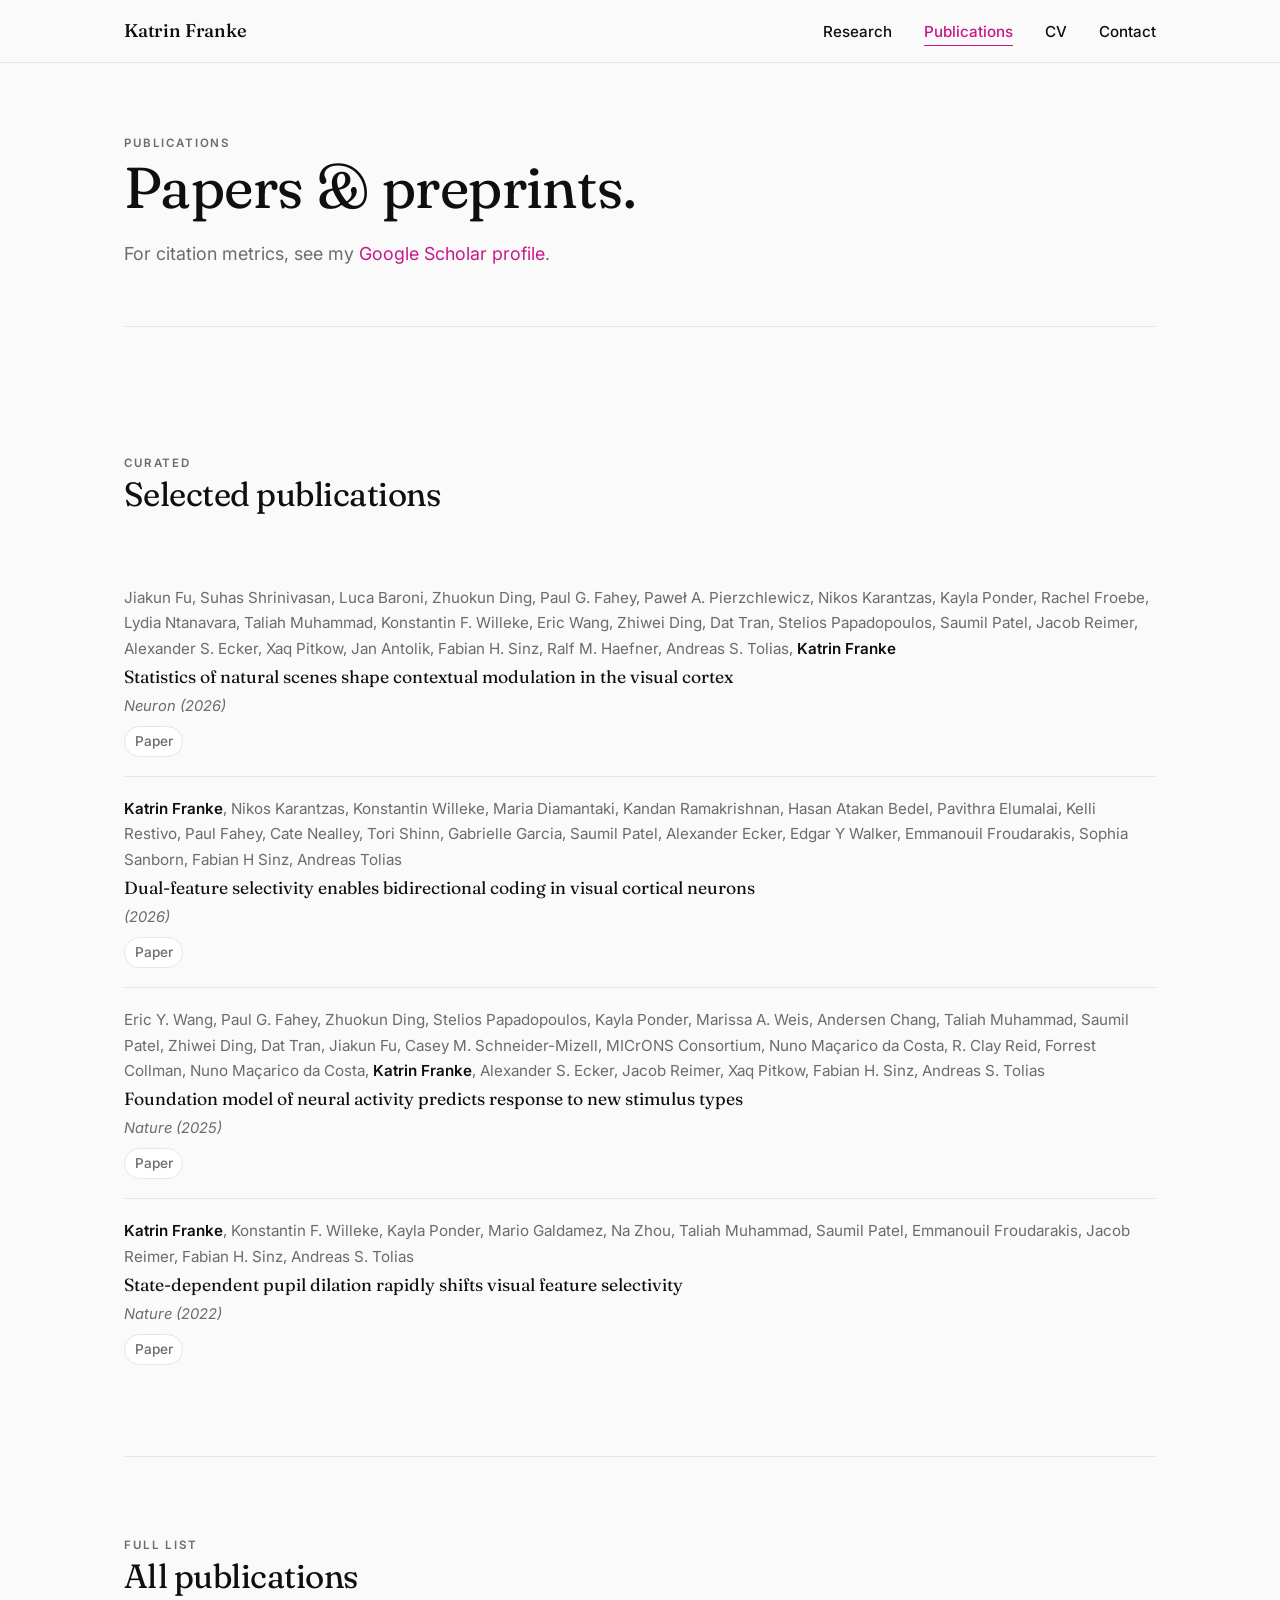
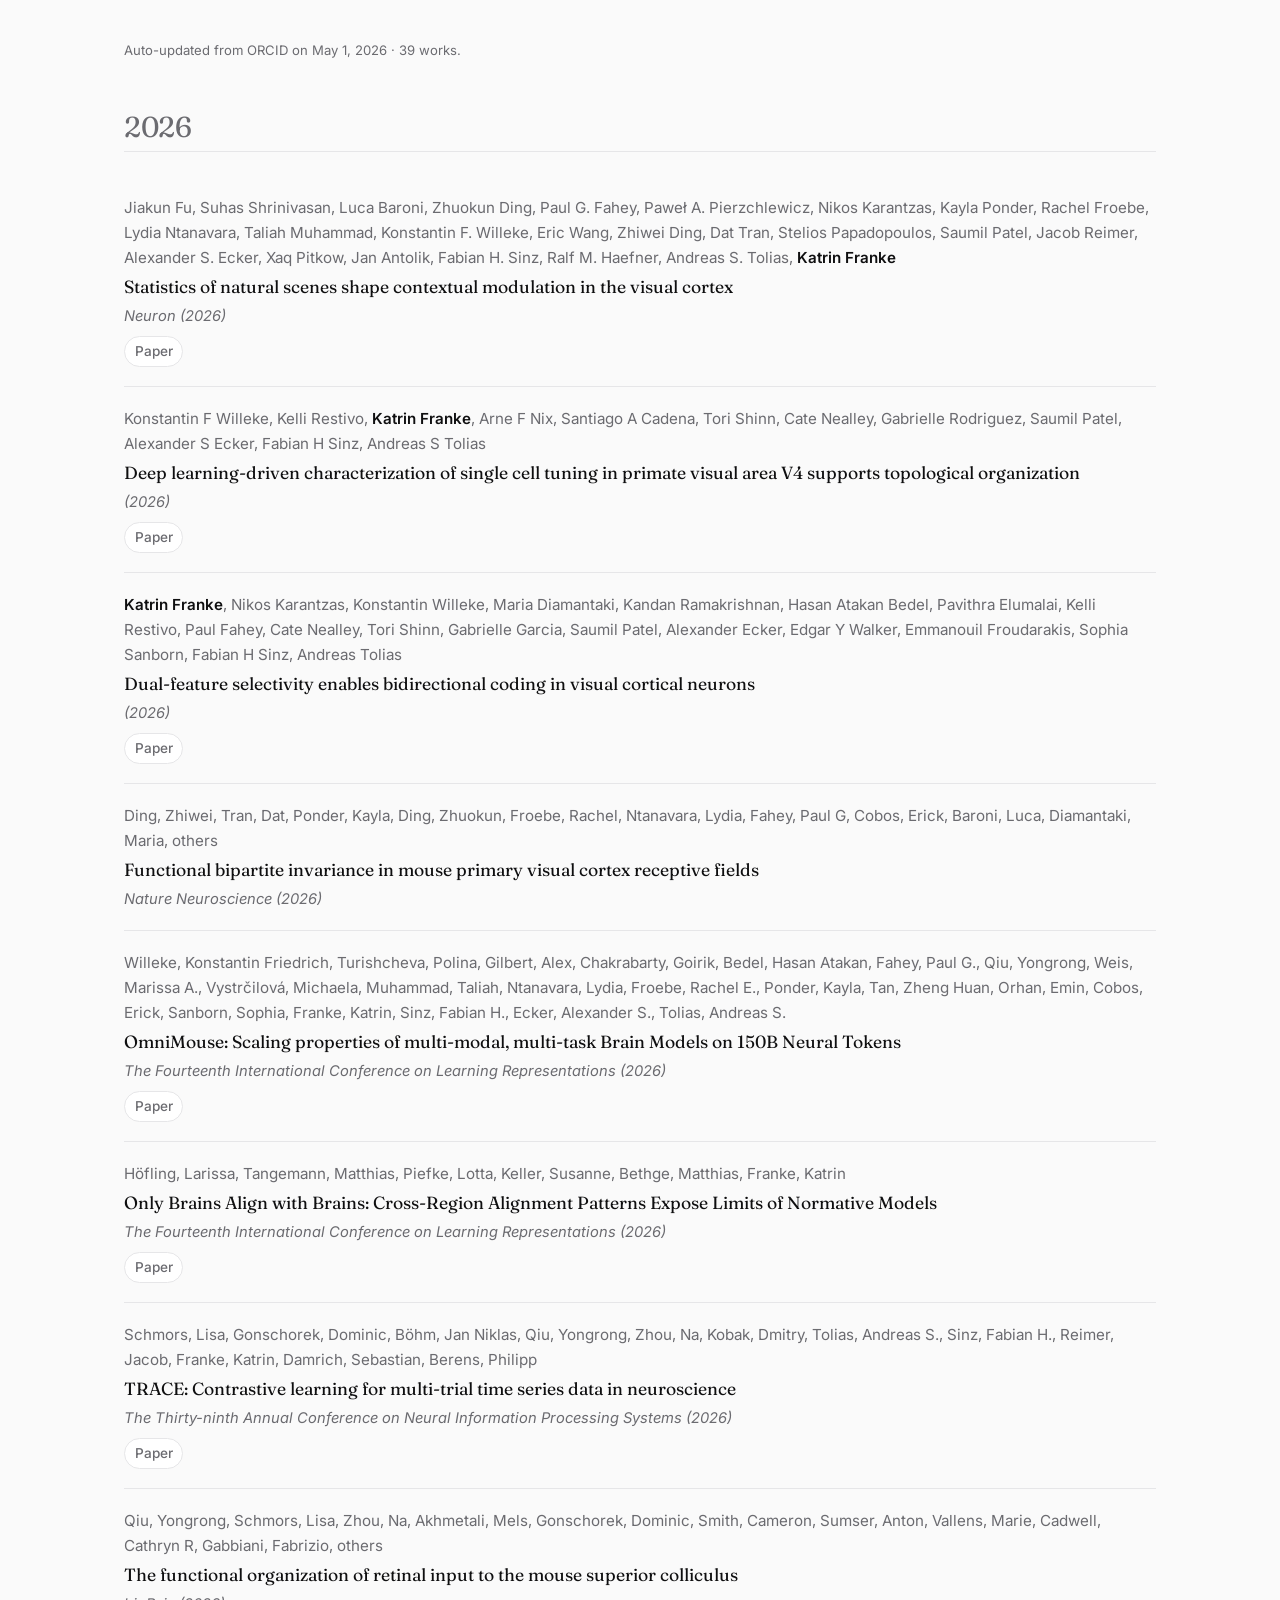
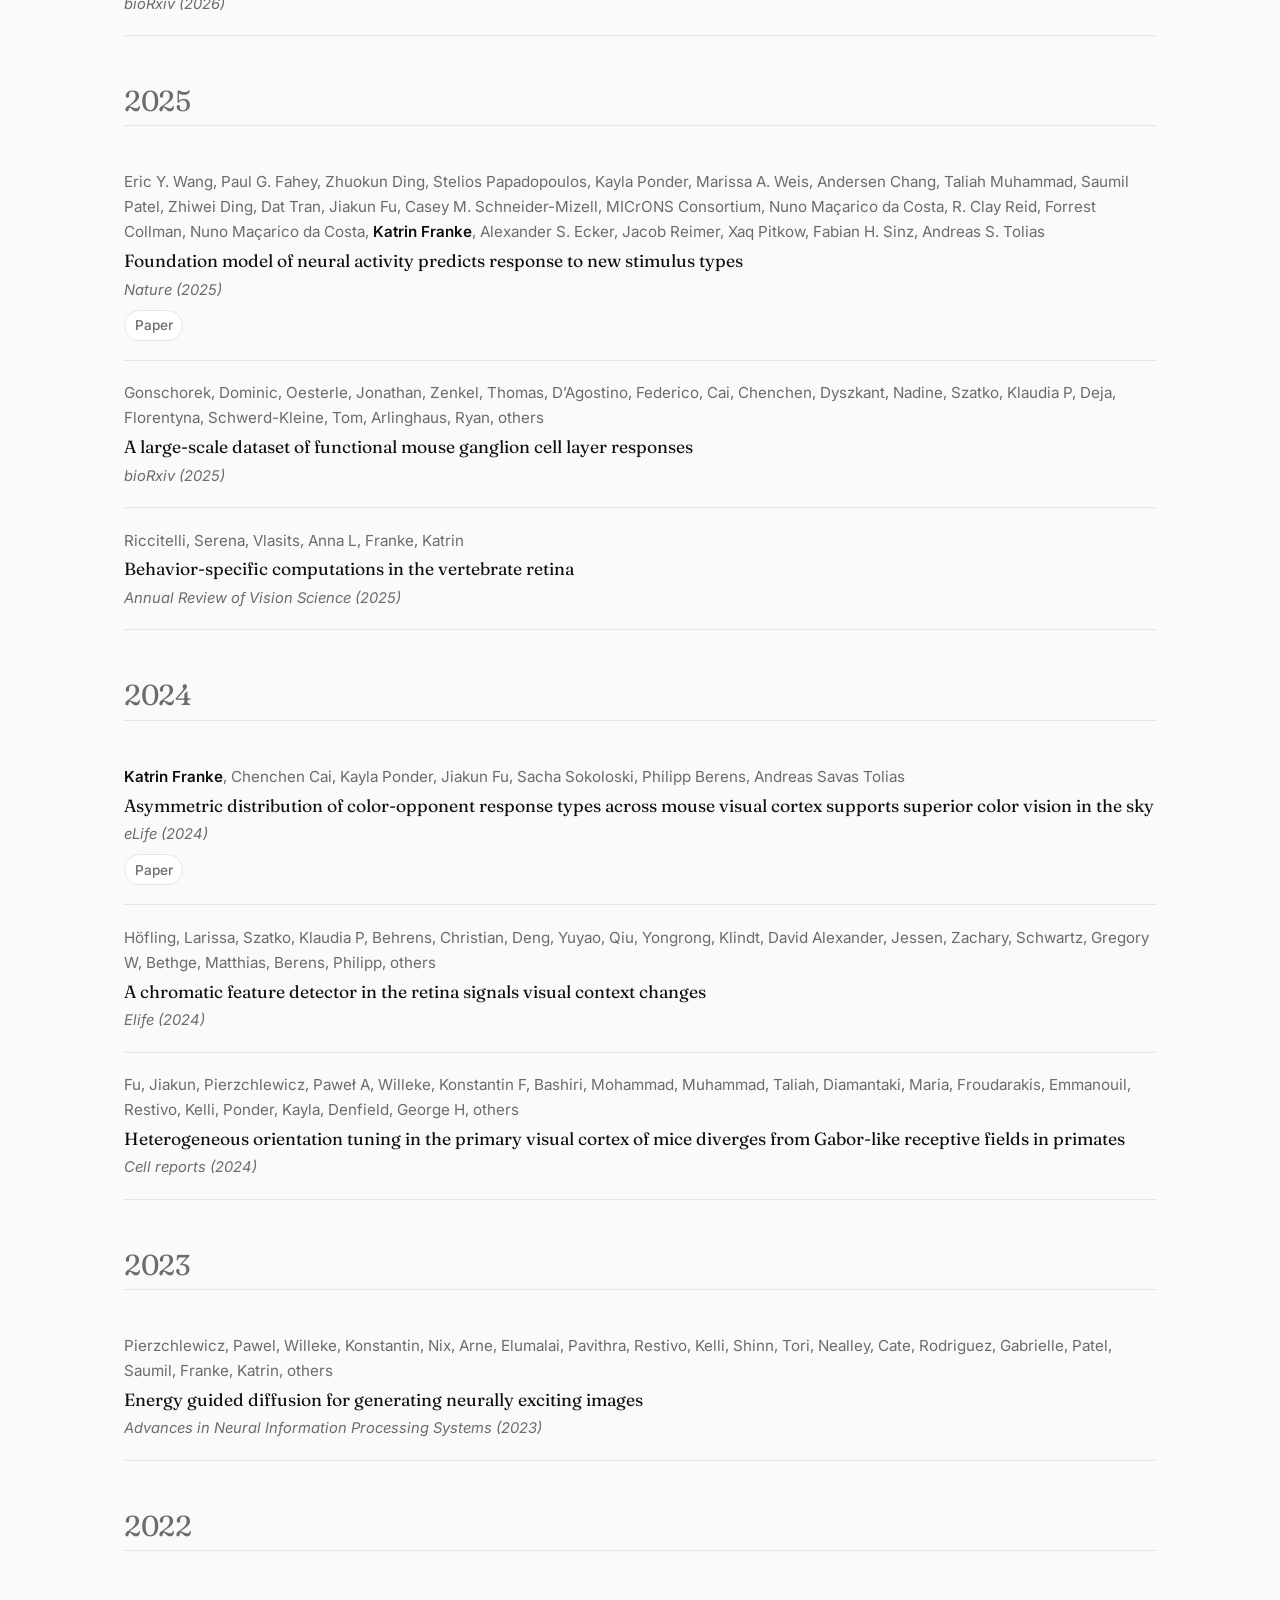
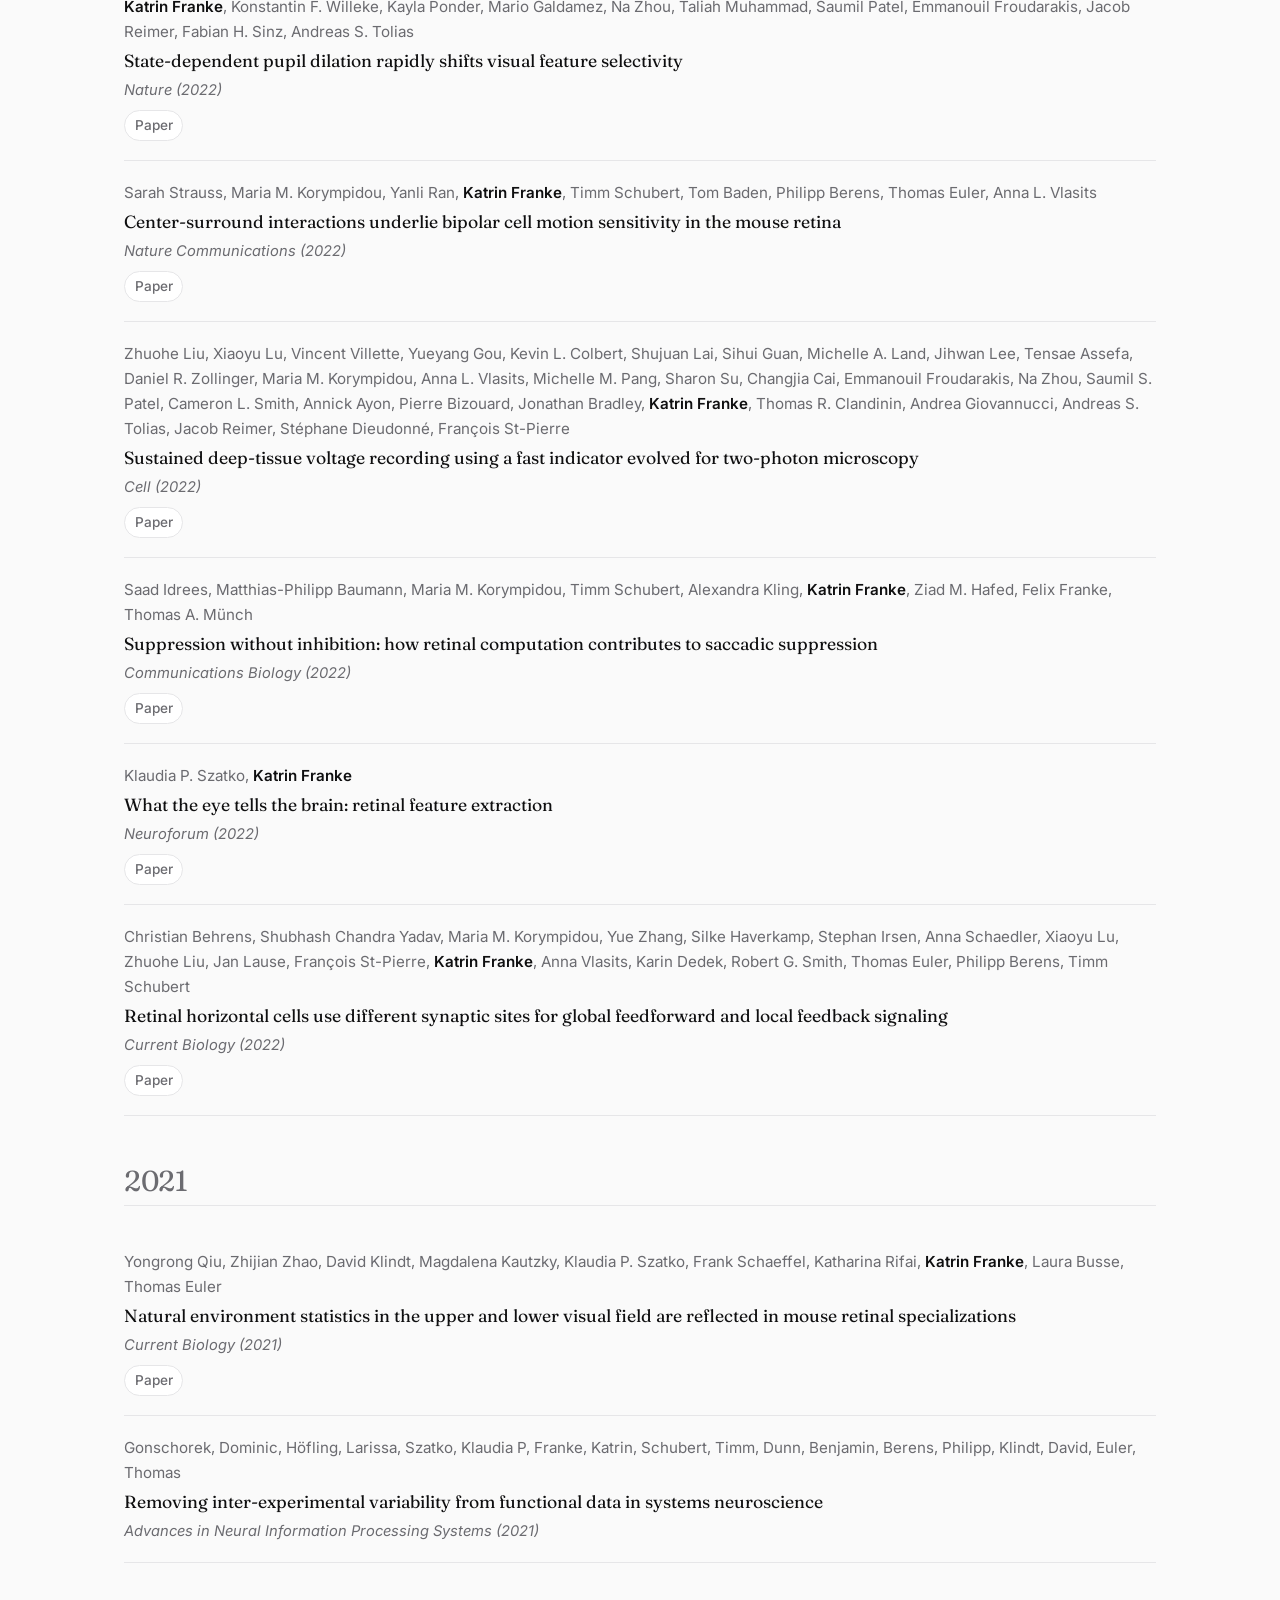
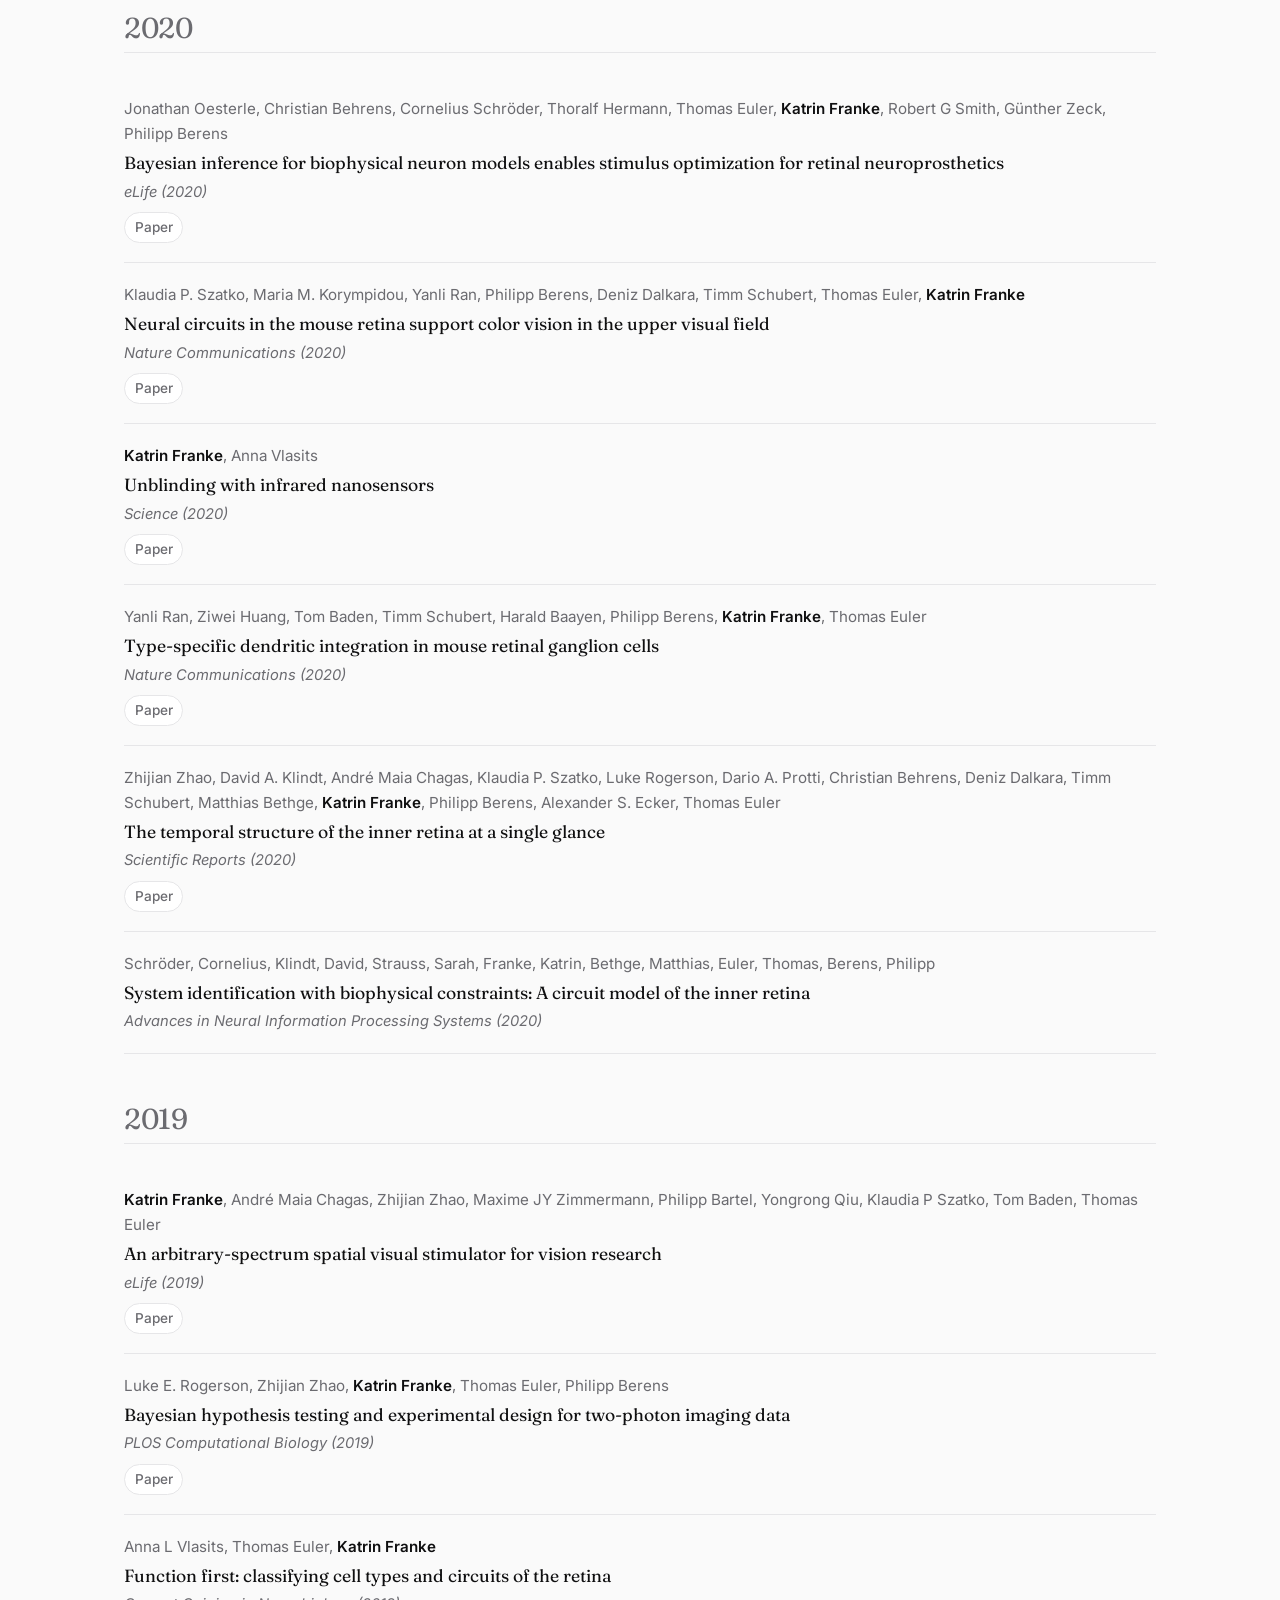
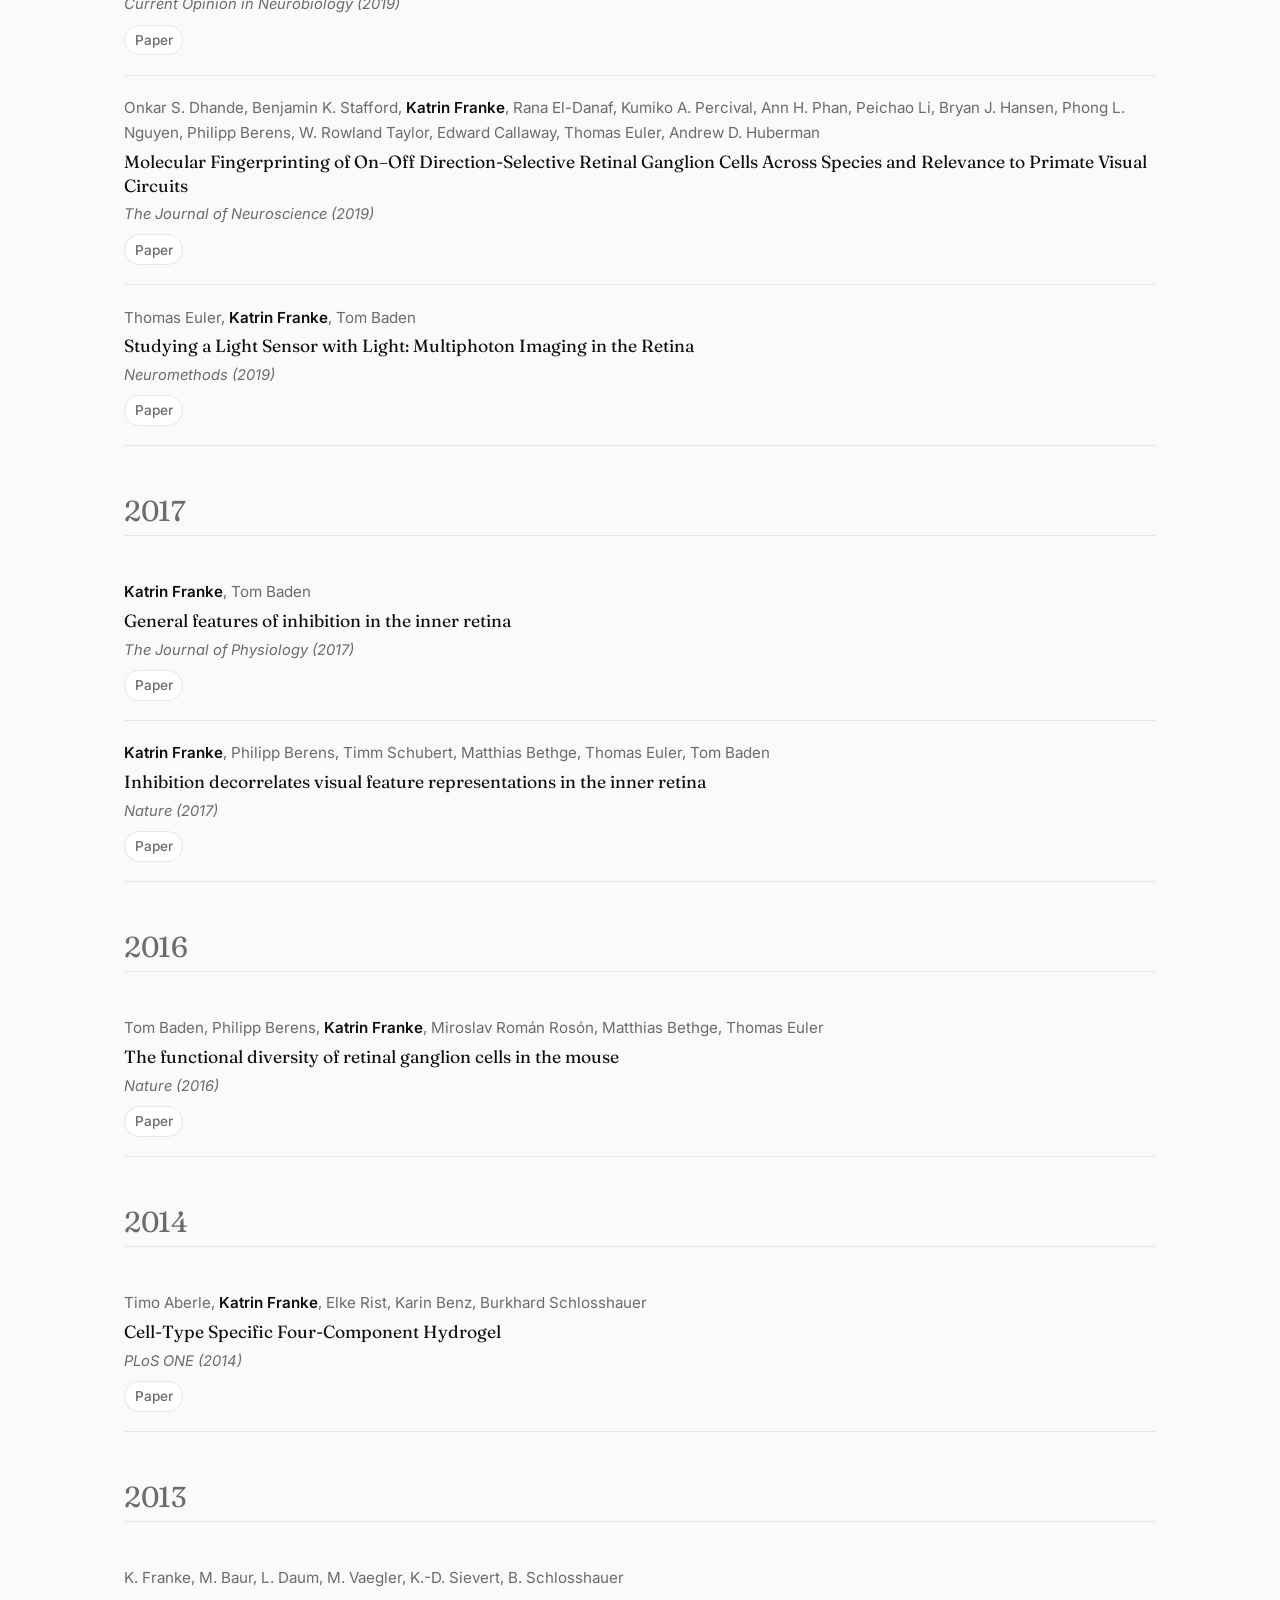
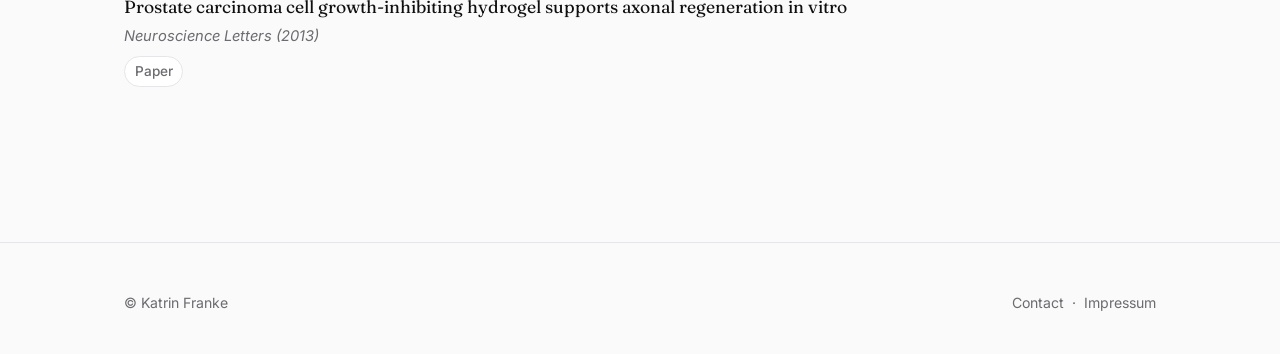
==== commit 91d9e3cd: "Drop auto-sync sentence from publications lede Keeps only the Google Scholar pointer.  Co-Authored-B" ====
--- a/publications.html
+++ b/publications.html
@@ -39,8 +39,6 @@
       <span class="eyebrow">Publications</span>
       <h1>Papers &amp; preprints.</h1>
       <p class="lede">
-        Full list below, automatically kept in sync with my
-        <a href="https://orcid.org/0000-0002-8649-4835" target="_blank" rel="noopener">ORCID</a> record.
         For citation metrics, see my
         <a href="https://scholar.google.com/citations?user=zaBjCS8AAAAJ&amp;hl=en" target="_blank" rel="noopener">Google Scholar profile</a>.
       </p>
